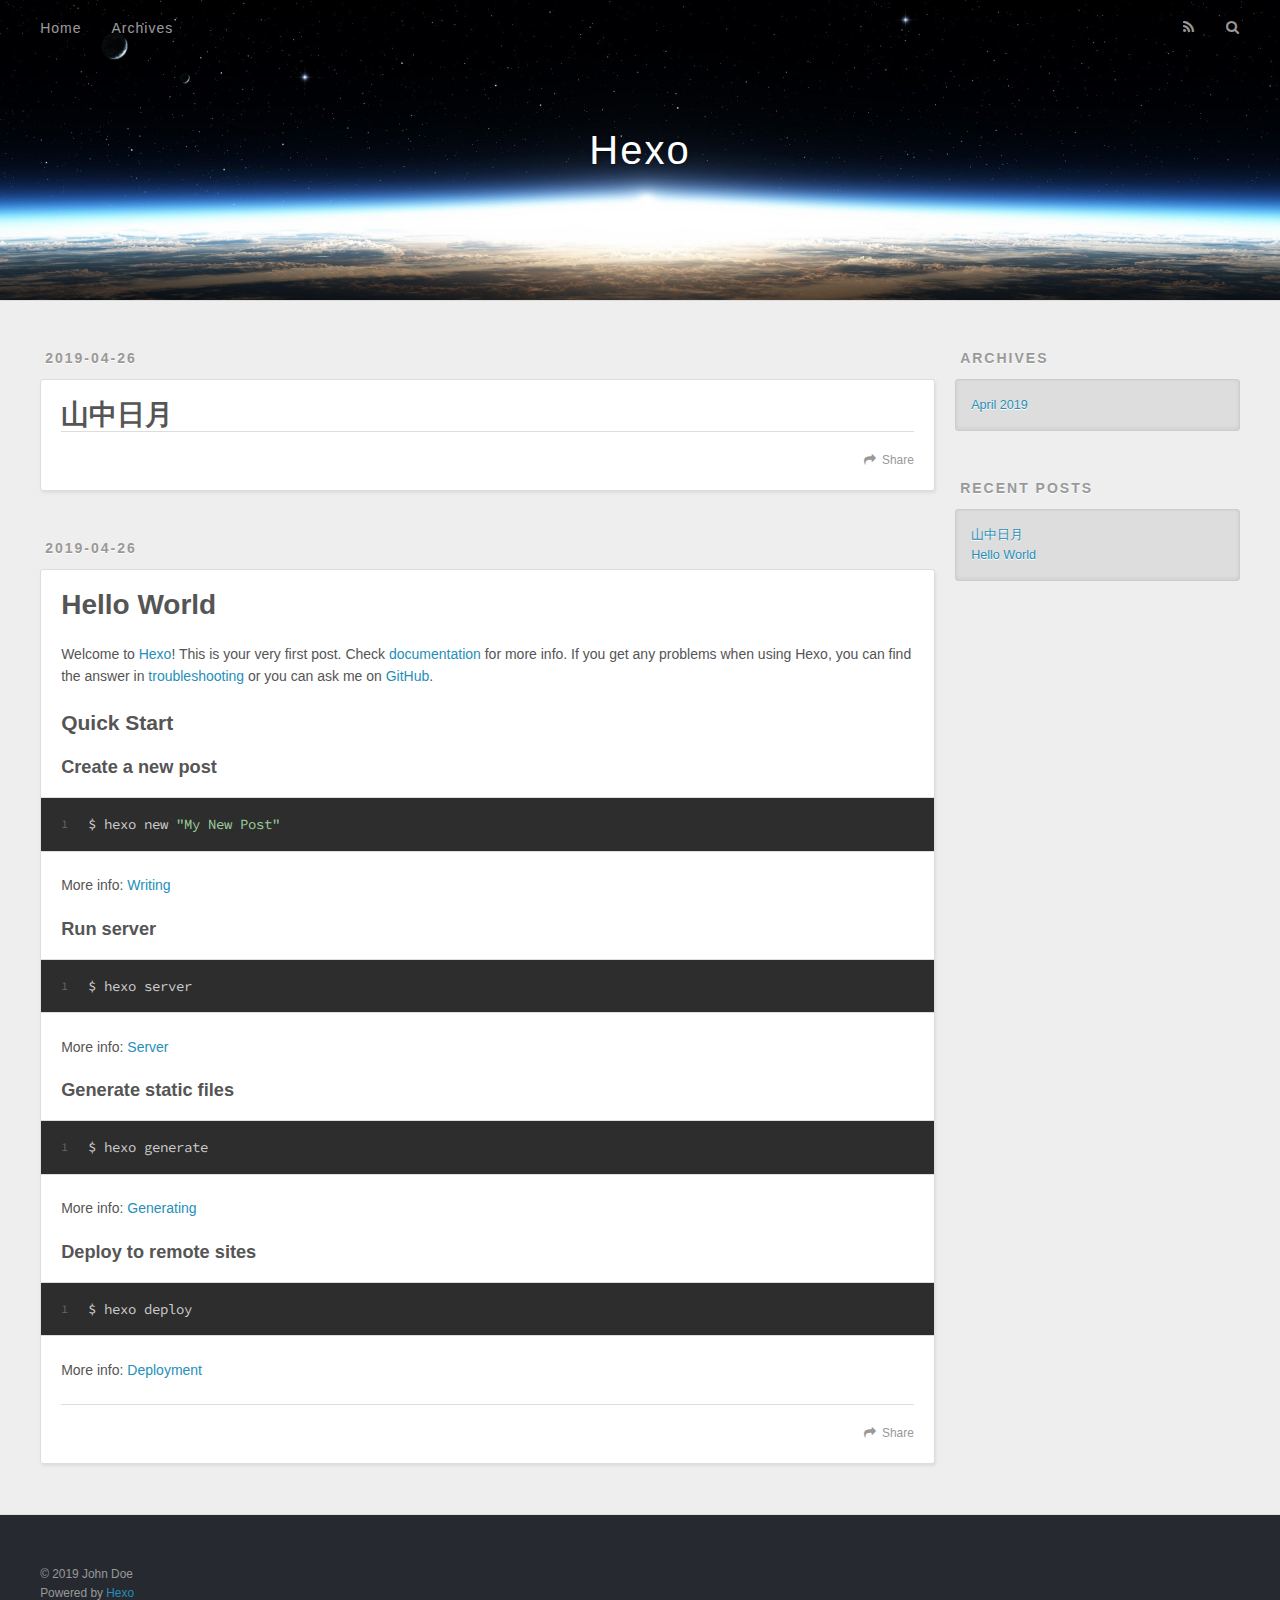
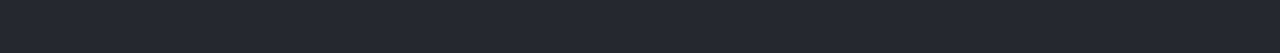
==== index.html @ 2923da69 "Site updated: 2019-04-26 17:05:37" ====
<!DOCTYPE html>
<html>
<head><meta name="generator" content="Hexo 3.8.0">
  <meta charset="utf-8">
  

  
  <title>Hexo</title>
  <meta name="viewport" content="width=device-width, initial-scale=1, maximum-scale=1">
  <meta property="og:type" content="website">
<meta property="og:title" content="Hexo">
<meta property="og:url" content="http://yoursite.com/index.html">
<meta property="og:site_name" content="Hexo">
<meta property="og:locale" content="default">
<meta name="twitter:card" content="summary">
<meta name="twitter:title" content="Hexo">
  
    <link rel="alternate" href="/atom.xml" title="Hexo" type="application/atom+xml">
  
  
    <link rel="icon" href="/favicon.png">
  
  
    <link href="//fonts.googleapis.com/css?family=Source+Code+Pro" rel="stylesheet" type="text/css">
  
  <link rel="stylesheet" href="/css/style.css">
</head>
</html>
<body>
  <div id="container">
    <div id="wrap">
      <header id="header">
  <div id="banner"></div>
  <div id="header-outer" class="outer">
    <div id="header-title" class="inner">
      <h1 id="logo-wrap">
        <a href="/" id="logo">Hexo</a>
      </h1>
      
    </div>
    <div id="header-inner" class="inner">
      <nav id="main-nav">
        <a id="main-nav-toggle" class="nav-icon"></a>
        
          <a class="main-nav-link" href="/">Home</a>
        
          <a class="main-nav-link" href="/archives">Archives</a>
        
      </nav>
      <nav id="sub-nav">
        
          <a id="nav-rss-link" class="nav-icon" href="/atom.xml" title="RSS Feed"></a>
        
        <a id="nav-search-btn" class="nav-icon" title="Search"></a>
      </nav>
      <div id="search-form-wrap">
        <form action="//google.com/search" method="get" accept-charset="UTF-8" class="search-form"><input type="search" name="q" class="search-form-input" placeholder="Search"><button type="submit" class="search-form-submit">&#xF002;</button><input type="hidden" name="sitesearch" value="http://yoursite.com"></form>
      </div>
    </div>
  </div>
</header>
      <div class="outer">
        <section id="main">
  
    <article id="post-山中日月" class="article article-type-post" itemscope itemprop="blogPost">
  <div class="article-meta">
    <a href="/2019/04/26/山中日月/" class="article-date">
  <time datetime="2019-04-26T08:57:10.000Z" itemprop="datePublished">2019-04-26</time>
</a>
    
  </div>
  <div class="article-inner">
    
    
      <header class="article-header">
        
  
    <h1 itemprop="name">
      <a class="article-title" href="/2019/04/26/山中日月/">山中日月</a>
    </h1>
  

      </header>
    
    <div class="article-entry" itemprop="articleBody">
      
        
      
    </div>
    <footer class="article-footer">
      <a data-url="http://yoursite.com/2019/04/26/山中日月/" data-id="cjuxup7j800015ovix6gykwew" class="article-share-link">Share</a>
      
      
    </footer>
  </div>
  
</article>


  
    <article id="post-hello-world" class="article article-type-post" itemscope itemprop="blogPost">
  <div class="article-meta">
    <a href="/2019/04/26/hello-world/" class="article-date">
  <time datetime="2019-04-26T06:51:45.178Z" itemprop="datePublished">2019-04-26</time>
</a>
    
  </div>
  <div class="article-inner">
    
    
      <header class="article-header">
        
  
    <h1 itemprop="name">
      <a class="article-title" href="/2019/04/26/hello-world/">Hello World</a>
    </h1>
  

      </header>
    
    <div class="article-entry" itemprop="articleBody">
      
        <p>Welcome to <a href="https://hexo.io/" target="_blank" rel="noopener">Hexo</a>! This is your very first post. Check <a href="https://hexo.io/docs/" target="_blank" rel="noopener">documentation</a> for more info. If you get any problems when using Hexo, you can find the answer in <a href="https://hexo.io/docs/troubleshooting.html" target="_blank" rel="noopener">troubleshooting</a> or you can ask me on <a href="https://github.com/hexojs/hexo/issues" target="_blank" rel="noopener">GitHub</a>.</p>
<h2 id="Quick-Start"><a href="#Quick-Start" class="headerlink" title="Quick Start"></a>Quick Start</h2><h3 id="Create-a-new-post"><a href="#Create-a-new-post" class="headerlink" title="Create a new post"></a>Create a new post</h3><figure class="highlight bash"><table><tr><td class="gutter"><pre><span class="line">1</span><br></pre></td><td class="code"><pre><span class="line">$ hexo new <span class="string">"My New Post"</span></span><br></pre></td></tr></table></figure>
<p>More info: <a href="https://hexo.io/docs/writing.html" target="_blank" rel="noopener">Writing</a></p>
<h3 id="Run-server"><a href="#Run-server" class="headerlink" title="Run server"></a>Run server</h3><figure class="highlight bash"><table><tr><td class="gutter"><pre><span class="line">1</span><br></pre></td><td class="code"><pre><span class="line">$ hexo server</span><br></pre></td></tr></table></figure>
<p>More info: <a href="https://hexo.io/docs/server.html" target="_blank" rel="noopener">Server</a></p>
<h3 id="Generate-static-files"><a href="#Generate-static-files" class="headerlink" title="Generate static files"></a>Generate static files</h3><figure class="highlight bash"><table><tr><td class="gutter"><pre><span class="line">1</span><br></pre></td><td class="code"><pre><span class="line">$ hexo generate</span><br></pre></td></tr></table></figure>
<p>More info: <a href="https://hexo.io/docs/generating.html" target="_blank" rel="noopener">Generating</a></p>
<h3 id="Deploy-to-remote-sites"><a href="#Deploy-to-remote-sites" class="headerlink" title="Deploy to remote sites"></a>Deploy to remote sites</h3><figure class="highlight bash"><table><tr><td class="gutter"><pre><span class="line">1</span><br></pre></td><td class="code"><pre><span class="line">$ hexo deploy</span><br></pre></td></tr></table></figure>
<p>More info: <a href="https://hexo.io/docs/deployment.html" target="_blank" rel="noopener">Deployment</a></p>

      
    </div>
    <footer class="article-footer">
      <a data-url="http://yoursite.com/2019/04/26/hello-world/" data-id="cjuxup7if00005ovi390q0190" class="article-share-link">Share</a>
      
      
    </footer>
  </div>
  
</article>


  


</section>
        
          <aside id="sidebar">
  
    

  
    

  
    
  
    
  <div class="widget-wrap">
    <h3 class="widget-title">Archives</h3>
    <div class="widget">
      <ul class="archive-list"><li class="archive-list-item"><a class="archive-list-link" href="/archives/2019/04/">April 2019</a></li></ul>
    </div>
  </div>


  
    
  <div class="widget-wrap">
    <h3 class="widget-title">Recent Posts</h3>
    <div class="widget">
      <ul>
        
          <li>
            <a href="/2019/04/26/山中日月/">山中日月</a>
          </li>
        
          <li>
            <a href="/2019/04/26/hello-world/">Hello World</a>
          </li>
        
      </ul>
    </div>
  </div>

  
</aside>
        
      </div>
      <footer id="footer">
  
  <div class="outer">
    <div id="footer-info" class="inner">
      &copy; 2019 John Doe<br>
      Powered by <a href="http://hexo.io/" target="_blank">Hexo</a>
    </div>
  </div>
</footer>
    </div>
    <nav id="mobile-nav">
  
    <a href="/" class="mobile-nav-link">Home</a>
  
    <a href="/archives" class="mobile-nav-link">Archives</a>
  
</nav>
    

<script src="//ajax.googleapis.com/ajax/libs/jquery/2.0.3/jquery.min.js"></script>


  <link rel="stylesheet" href="/fancybox/jquery.fancybox.css">
  <script src="/fancybox/jquery.fancybox.pack.js"></script>


<script src="/js/script.js"></script>



  </div>
</body>
</html>
---- css/style.css ----
body {
  width: 100%;
}
body:before,
body:after {
  content: "";
  display: table;
}
body:after {
  clear: both;
}
html,
body,
div,
span,
applet,
object,
iframe,
h1,
h2,
h3,
h4,
h5,
h6,
p,
blockquote,
pre,
a,
abbr,
acronym,
address,
big,
cite,
code,
del,
dfn,
em,
img,
ins,
kbd,
q,
s,
samp,
small,
strike,
strong,
sub,
sup,
tt,
var,
dl,
dt,
dd,
ol,
ul,
li,
fieldset,
form,
label,
legend,
table,
caption,
tbody,
tfoot,
thead,
tr,
th,
td {
  margin: 0;
  padding: 0;
  border: 0;
  outline: 0;
  font-weight: inherit;
  font-style: inherit;
  font-family: inherit;
  font-size: 100%;
  vertical-align: baseline;
}
body {
  line-height: 1;
  color: #000;
  background: #fff;
}
ol,
ul {
  list-style: none;
}
table {
  border-collapse: separate;
  border-spacing: 0;
  vertical-align: middle;
}
caption,
th,
td {
  text-align: left;
  font-weight: normal;
  vertical-align: middle;
}
a img {
  border: none;
}
input,
button {
  margin: 0;
  padding: 0;
}
input::-moz-focus-inner,
button::-moz-focus-inner {
  border: 0;
  padding: 0;
}
@font-face {
  font-family: FontAwesome;
  font-style: normal;
  font-weight: normal;
  src: url("fonts/fontawesome-webfont.eot?v=#4.0.3");
  src: url("fonts/fontawesome-webfont.eot?#iefix&v=#4.0.3") format("embedded-opentype"), url("fonts/fontawesome-webfont.woff?v=#4.0.3") format("woff"), url("fonts/fontawesome-webfont.ttf?v=#4.0.3") format("truetype"), url("fonts/fontawesome-webfont.svg#fontawesomeregular?v=#4.0.3") format("svg");
}
html,
body,
#container {
  height: 100%;
}
body {
  background: #eee;
  font: 14px -apple-system, BlinkMacSystemFont, "Segoe UI", "Roboto", "Oxygen", "Ubuntu", "Cantarell", "Fira Sans", "Droid Sans", "Helvetica Neue", sans-serif;
  -webkit-text-size-adjust: 100%;
}
.outer {
  max-width: 1220px;
  margin: 0 auto;
  padding: 0 20px;
}
.outer:before,
.outer:after {
  content: "";
  display: table;
}
.outer:after {
  clear: both;
}
.inner {
  display: inline;
  float: left;
  width: 98.33333333333333%;
  margin: 0 0.833333333333333%;
}
.left,
.alignleft {
  float: left;
}
.right,
.alignright {
  float: right;
}
.clear {
  clear: both;
}
#container {
  position: relative;
}
.mobile-nav-on {
  overflow: hidden;
}
#wrap {
  height: 100%;
  width: 100%;
  position: absolute;
  top: 0;
  left: 0;
  -webkit-transition: 0.2s ease-out;
  -moz-transition: 0.2s ease-out;
  -ms-transition: 0.2s ease-out;
  transition: 0.2s ease-out;
  z-index: 1;
  background: #eee;
}
.mobile-nav-on #wrap {
  left: 280px;
}
@media screen and (min-width: 768px) {
  #main {
    display: inline;
    float: left;
    width: 73.33333333333333%;
    margin: 0 0.833333333333333%;
  }
}
.article-date,
.article-category-link,
.archive-year,
.widget-title {
  text-decoration: none;
  text-transform: uppercase;
  letter-spacing: 2px;
  color: #999;
  margin-bottom: 1em;
  margin-left: 5px;
  line-height: 1em;
  text-shadow: 0 1px #fff;
  font-weight: bold;
}
.article-inner,
.archive-article-inner {
  background: #fff;
  -webkit-box-shadow: 1px 2px 3px #ddd;
  box-shadow: 1px 2px 3px #ddd;
  border: 1px solid #ddd;
  border-radius: 3px;
}
.article-entry h1,
.widget h1 {
  font-size: 2em;
}
.article-entry h2,
.widget h2 {
  font-size: 1.5em;
}
.article-entry h3,
.widget h3 {
  font-size: 1.3em;
}
.article-entry h4,
.widget h4 {
  font-size: 1.2em;
}
.article-entry h5,
.widget h5 {
  font-size: 1em;
}
.article-entry h6,
.widget h6 {
  font-size: 1em;
  color: #999;
}
.article-entry hr,
.widget hr {
  border: 1px dashed #ddd;
}
.article-entry strong,
.widget strong {
  font-weight: bold;
}
.article-entry em,
.widget em,
.article-entry cite,
.widget cite {
  font-style: italic;
}
.article-entry sup,
.widget sup,
.article-entry sub,
.widget sub {
  font-size: 0.75em;
  line-height: 0;
  position: relative;
  vertical-align: baseline;
}
.article-entry sup,
.widget sup {
  top: -0.5em;
}
.article-entry sub,
.widget sub {
  bottom: -0.2em;
}
.article-entry small,
.widget small {
  font-size: 0.85em;
}
.article-entry acronym,
.widget acronym,
.article-entry abbr,
.widget abbr {
  border-bottom: 1px dotted;
}
.article-entry ul,
.widget ul,
.article-entry ol,
.widget ol,
.article-entry dl,
.widget dl {
  margin: 0 20px;
  line-height: 1.6em;
}
.article-entry ul ul,
.widget ul ul,
.article-entry ol ul,
.widget ol ul,
.article-entry ul ol,
.widget ul ol,
.article-entry ol ol,
.widget ol ol {
  margin-top: 0;
  margin-bottom: 0;
}
.article-entry ul,
.widget ul {
  list-style: disc;
}
.article-entry ol,
.widget ol {
  list-style: decimal;
}
.article-entry dt,
.widget dt {
  font-weight: bold;
}
#header {
  height: 300px;
  position: relative;
  border-bottom: 1px solid #ddd;
}
#header:before,
#header:after {
  content: "";
  position: absolute;
  left: 0;
  right: 0;
  height: 40px;
}
#header:before {
  top: 0;
  background: -webkit-linear-gradient(rgba(0,0,0,0.2), transparent);
  background: -moz-linear-gradient(rgba(0,0,0,0.2), transparent);
  background: -ms-linear-gradient(rgba(0,0,0,0.2), transparent);
  background: linear-gradient(rgba(0,0,0,0.2), transparent);
}
#header:after {
  bottom: 0;
  background: -webkit-linear-gradient(transparent, rgba(0,0,0,0.2));
  background: -moz-linear-gradient(transparent, rgba(0,0,0,0.2));
  background: -ms-linear-gradient(transparent, rgba(0,0,0,0.2));
  background: linear-gradient(transparent, rgba(0,0,0,0.2));
}
#header-outer {
  height: 100%;
  position: relative;
}
#header-inner {
  position: relative;
  overflow: hidden;
}
#banner {
  position: absolute;
  top: 0;
  left: 0;
  width: 100%;
  height: 100%;
  background: url("images/banner.jpg") center #000;
  -webkit-background-size: cover;
  -moz-background-size: cover;
  background-size: cover;
  z-index: -1;
}
#header-title {
  text-align: center;
  height: 40px;
  position: absolute;
  top: 50%;
  left: 0;
  margin-top: -20px;
}
#logo,
#subtitle {
  text-decoration: none;
  color: #fff;
  font-weight: 300;
  text-shadow: 0 1px 4px rgba(0,0,0,0.3);
}
#logo {
  font-size: 40px;
  line-height: 40px;
  letter-spacing: 2px;
}
#subtitle {
  font-size: 16px;
  line-height: 16px;
  letter-spacing: 1px;
}
#subtitle-wrap {
  margin-top: 16px;
}
#main-nav {
  float: left;
  margin-left: -15px;
}
.nav-icon,
.main-nav-link {
  float: left;
  color: #fff;
  opacity: 0.6;
  text-decoration: none;
  text-shadow: 0 1px rgba(0,0,0,0.2);
  -webkit-transition: opacity 0.2s;
  -moz-transition: opacity 0.2s;
  -ms-transition: opacity 0.2s;
  transition: opacity 0.2s;
  display: block;
  padding: 20px 15px;
}
.nav-icon:hover,
.main-nav-link:hover {
  opacity: 1;
}
.nav-icon {
  font-family: FontAwesome;
  text-align: center;
  font-size: 14px;
  width: 14px;
  height: 14px;
  padding: 20px 15px;
  position: relative;
  cursor: pointer;
}
.main-nav-link {
  font-weight: 300;
  letter-spacing: 1px;
}
@media screen and (max-width: 479px) {
  .main-nav-link {
    display: none;
  }
}
#main-nav-toggle {
  display: none;
}
#main-nav-toggle:before {
  content: "\f0c9";
}
@media screen and (max-width: 479px) {
  #main-nav-toggle {
    display: block;
  }
}
#sub-nav {
  float: right;
  margin-right: -15px;
}
#nav-rss-link:before {
  content: "\f09e";
}
#nav-search-btn:before {
  content: "\f002";
}
#search-form-wrap {
  position: absolute;
  top: 15px;
  width: 150px;
  height: 30px;
  right: -150px;
  opacity: 0;
  -webkit-transition: 0.2s ease-out;
  -moz-transition: 0.2s ease-out;
  -ms-transition: 0.2s ease-out;
  transition: 0.2s ease-out;
}
#search-form-wrap.on {
  opacity: 1;
  right: 0;
}
@media screen and (max-width: 479px) {
  #search-form-wrap {
    width: 100%;
    right: -100%;
  }
}
.search-form {
  position: absolute;
  top: 0;
  left: 0;
  right: 0;
  background: #fff;
  padding: 5px 15px;
  border-radius: 15px;
  -webkit-box-shadow: 0 0 10px rgba(0,0,0,0.3);
  box-shadow: 0 0 10px rgba(0,0,0,0.3);
}
.search-form-input {
  border: none;
  background: none;
  color: #555;
  width: 100%;
  font: 13px -apple-system, BlinkMacSystemFont, "Segoe UI", "Roboto", "Oxygen", "Ubuntu", "Cantarell", "Fira Sans", "Droid Sans", "Helvetica Neue", sans-serif;
  outline: none;
}
.search-form-input::-webkit-search-results-decoration,
.search-form-input::-webkit-search-cancel-button {
  -webkit-appearance: none;
}
.search-form-submit {
  position: absolute;
  top: 50%;
  right: 10px;
  margin-top: -7px;
  font: 13px FontAwesome;
  border: none;
  background: none;
  color: #bbb;
  cursor: pointer;
}
.search-form-submit:hover,
.search-form-submit:focus {
  color: #777;
}
.article {
  margin: 50px 0;
}
.article-inner {
  overflow: hidden;
}
.article-meta:before,
.article-meta:after {
  content: "";
  display: table;
}
.article-meta:after {
  clear: both;
}
.article-date {
  float: left;
}
.article-category {
  float: left;
  line-height: 1em;
  color: #ccc;
  text-shadow: 0 1px #fff;
  margin-left: 8px;
}
.article-category:before {
  content: "\2022";
}
.article-category-link {
  margin: 0 12px 1em;
}
.article-header {
  padding: 20px 20px 0;
}
.article-title {
  text-decoration: none;
  font-size: 2em;
  font-weight: bold;
  color: #555;
  line-height: 1.1em;
  -webkit-transition: color 0.2s;
  -moz-transition: color 0.2s;
  -ms-transition: color 0.2s;
  transition: color 0.2s;
}
a.article-title:hover {
  color: #258fb8;
}
.article-entry {
  color: #555;
  padding: 0 20px;
}
.article-entry:before,
.article-entry:after {
  content: "";
  display: table;
}
.article-entry:after {
  clear: both;
}
.article-entry p,
.article-entry table {
  line-height: 1.6em;
  margin: 1.6em 0;
}
.article-entry h1,
.article-entry h2,
.article-entry h3,
.article-entry h4,
.article-entry h5,
.article-entry h6 {
  font-weight: bold;
}
.article-entry h1,
.article-entry h2,
.article-entry h3,
.article-entry h4,
.article-entry h5,
.article-entry h6 {
  line-height: 1.1em;
  margin: 1.1em 0;
}
.article-entry a {
  color: #258fb8;
  text-decoration: none;
}
.article-entry a:hover {
  text-decoration: underline;
}
.article-entry ul,
.article-entry ol,
.article-entry dl {
  margin-top: 1.6em;
  margin-bottom: 1.6em;
}
.article-entry img,
.article-entry video {
  max-width: 100%;
  height: auto;
  display: block;
  margin: auto;
}
.article-entry iframe {
  border: none;
}
.article-entry table {
  width: 100%;
  border-collapse: collapse;
  border-spacing: 0;
}
.article-entry th {
  font-weight: bold;
  border-bottom: 3px solid #ddd;
  padding-bottom: 0.5em;
}
.article-entry td {
  border-bottom: 1px solid #ddd;
  padding: 10px 0;
}
.article-entry blockquote {
  font-family: Georgia, "Times New Roman", serif;
  font-size: 1.4em;
  margin: 1.6em 20px;
  text-align: center;
}
.article-entry blockquote footer {
  font-size: 14px;
  margin: 1.6em 0;
  font-family: -apple-system, BlinkMacSystemFont, "Segoe UI", "Roboto", "Oxygen", "Ubuntu", "Cantarell", "Fira Sans", "Droid Sans", "Helvetica Neue", sans-serif;
}
.article-entry blockquote footer cite:before {
  content: "—";
  padding: 0 0.5em;
}
.article-entry .pullquote {
  text-align: left;
  width: 45%;
  margin: 0;
}
.article-entry .pullquote.left {
  margin-left: 0.5em;
  margin-right: 1em;
}
.article-entry .pullquote.right {
  margin-right: 0.5em;
  margin-left: 1em;
}
.article-entry .caption {
  color: #999;
  display: block;
  font-size: 0.9em;
  margin-top: 0.5em;
  position: relative;
  text-align: center;
}
.article-entry .video-container {
  position: relative;
  padding-top: 56.25%;
  height: 0;
  overflow: hidden;
}
.article-entry .video-container iframe,
.article-entry .video-container object,
.article-entry .video-container embed {
  position: absolute;
  top: 0;
  left: 0;
  width: 100%;
  height: 100%;
  margin-top: 0;
}
.article-more-link a {
  display: inline-block;
  line-height: 1em;
  padding: 6px 15px;
  border-radius: 15px;
  background: #eee;
  color: #999;
  text-shadow: 0 1px #fff;
  text-decoration: none;
}
.article-more-link a:hover {
  background: #258fb8;
  color: #fff;
  text-decoration: none;
  text-shadow: 0 1px #1e7293;
}
.article-footer {
  font-size: 0.85em;
  line-height: 1.6em;
  border-top: 1px solid #ddd;
  padding-top: 1.6em;
  margin: 0 20px 20px;
}
.article-footer:before,
.article-footer:after {
  content: "";
  display: table;
}
.article-footer:after {
  clear: both;
}
.article-footer a {
  color: #999;
  text-decoration: none;
}
.article-footer a:hover {
  color: #555;
}
.article-tag-list-item {
  float: left;
  margin-right: 10px;
}
.article-tag-list-link:before {
  content: "#";
}
.article-comment-link {
  float: right;
}
.article-comment-link:before {
  content: "\f075";
  font-family: FontAwesome;
  padding-right: 8px;
}
.article-share-link {
  cursor: pointer;
  float: right;
  margin-left: 20px;
}
.article-share-link:before {
  content: "\f064";
  font-family: FontAwesome;
  padding-right: 6px;
}
#article-nav {
  position: relative;
}
#article-nav:before,
#article-nav:after {
  content: "";
  display: table;
}
#article-nav:after {
  clear: both;
}
@media screen and (min-width: 768px) {
  #article-nav {
    margin: 50px 0;
  }
  #article-nav:before {
    width: 8px;
    height: 8px;
    position: absolute;
    top: 50%;
    left: 50%;
    margin-top: -4px;
    margin-left: -4px;
    content: "";
    border-radius: 50%;
    background: #ddd;
    -webkit-box-shadow: 0 1px 2px #fff;
    box-shadow: 0 1px 2px #fff;
  }
}
.article-nav-link-wrap {
  text-decoration: none;
  text-shadow: 0 1px #fff;
  color: #999;
  -webkit-box-sizing: border-box;
  -moz-box-sizing: border-box;
  box-sizing: border-box;
  margin-top: 50px;
  text-align: center;
  display: block;
}
.article-nav-link-wrap:hover {
  color: #555;
}
@media screen and (min-width: 768px) {
  .article-nav-link-wrap {
    width: 50%;
    margin-top: 0;
  }
}
@media screen and (min-width: 768px) {
  #article-nav-newer {
    float: left;
    text-align: right;
    padding-right: 20px;
  }
}
@media screen and (min-width: 768px) {
  #article-nav-older {
    float: right;
    text-align: left;
    padding-left: 20px;
  }
}
.article-nav-caption {
  text-transform: uppercase;
  letter-spacing: 2px;
  color: #ddd;
  line-height: 1em;
  font-weight: bold;
}
#article-nav-newer .article-nav-caption {
  margin-right: -2px;
}
.article-nav-title {
  font-size: 0.85em;
  line-height: 1.6em;
  margin-top: 0.5em;
}
.article-share-box {
  position: absolute;
  display: none;
  background: #fff;
  -webkit-box-shadow: 1px 2px 10px rgba(0,0,0,0.2);
  box-shadow: 1px 2px 10px rgba(0,0,0,0.2);
  border-radius: 3px;
  margin-left: -145px;
  overflow: hidden;
  z-index: 1;
}
.article-share-box.on {
  display: block;
}
.article-share-input {
  width: 100%;
  background: none;
  -webkit-box-sizing: border-box;
  -moz-box-sizing: border-box;
  box-sizing: border-box;
  font: 14px -apple-system, BlinkMacSystemFont, "Segoe UI", "Roboto", "Oxygen", "Ubuntu", "Cantarell", "Fira Sans", "Droid Sans", "Helvetica Neue", sans-serif;
  padding: 0 15px;
  color: #555;
  outline: none;
  border: 1px solid #ddd;
  border-radius: 3px 3px 0 0;
  height: 36px;
  line-height: 36px;
}
.article-share-links {
  background: #eee;
}
.article-share-links:before,
.article-share-links:after {
  content: "";
  display: table;
}
.article-share-links:after {
  clear: both;
}
.article-share-twitter,
.article-share-facebook,
.article-share-pinterest,
.article-share-google {
  width: 50px;
  height: 36px;
  display: block;
  float: left;
  position: relative;
  color: #999;
  text-shadow: 0 1px #fff;
}
.article-share-twitter:before,
.article-share-facebook:before,
.article-share-pinterest:before,
.article-share-google:before {
  font-size: 20px;
  font-family: FontAwesome;
  width: 20px;
  height: 20px;
  position: absolute;
  top: 50%;
  left: 50%;
  margin-top: -10px;
  margin-left: -10px;
  text-align: center;
}
.article-share-twitter:hover,
.article-share-facebook:hover,
.article-share-pinterest:hover,
.article-share-google:hover {
  color: #fff;
}
.article-share-twitter:before {
  content: "\f099";
}
.article-share-twitter:hover {
  background: #00aced;
  text-shadow: 0 1px #008abe;
}
.article-share-facebook:before {
  content: "\f09a";
}
.article-share-facebook:hover {
  background: #3b5998;
  text-shadow: 0 1px #2f477a;
}
.article-share-pinterest:before {
  content: "\f0d2";
}
.article-share-pinterest:hover {
  background: #cb2027;
  text-shadow: 0 1px #a21a1f;
}
.article-share-google:before {
  content: "\f0d5";
}
.article-share-google:hover {
  background: #dd4b39;
  text-shadow: 0 1px #be3221;
}
.article-gallery {
  background: #000;
  position: relative;
}
.article-gallery-photos {
  position: relative;
  overflow: hidden;
}
.article-gallery-img {
  display: none;
  max-width: 100%;
}
.article-gallery-img:first-child {
  display: block;
}
.article-gallery-img.loaded {
  position: absolute;
  display: block;
}
.article-gallery-img img {
  display: block;
  max-width: 100%;
  margin: 0 auto;
}
#comments {
  background: #fff;
  -webkit-box-shadow: 1px 2px 3px #ddd;
  box-shadow: 1px 2px 3px #ddd;
  padding: 20px;
  border: 1px solid #ddd;
  border-radius: 3px;
  margin: 50px 0;
}
#comments a {
  color: #258fb8;
}
.archives-wrap {
  margin: 50px 0;
}
.archives:before,
.archives:after {
  content: "";
  display: table;
}
.archives:after {
  clear: both;
}
.archive-year-wrap {
  margin-bottom: 1em;
}
.archives {
  -webkit-column-gap: 10px;
  -moz-column-gap: 10px;
  column-gap: 10px;
}
@media screen and (min-width: 480px) and (max-width: 767px) {
  .archives {
    -webkit-column-count: 2;
    -moz-column-count: 2;
    column-count: 2;
  }
}
@media screen and (min-width: 768px) {
  .archives {
    -webkit-column-count: 3;
    -moz-column-count: 3;
    column-count: 3;
  }
}
.archive-article {
  -webkit-column-break-inside: avoid;
  page-break-inside: avoid;
  overflow: hidden;
  break-inside: avoid-column;
}
.archive-article-inner {
  padding: 10px;
  margin-bottom: 15px;
}
.archive-article-title {
  text-decoration: none;
  font-weight: bold;
  color: #555;
  -webkit-transition: color 0.2s;
  -moz-transition: color 0.2s;
  -ms-transition: color 0.2s;
  transition: color 0.2s;
  line-height: 1.6em;
}
.archive-article-title:hover {
  color: #258fb8;
}
.archive-article-footer {
  margin-top: 1em;
}
.archive-article-date {
  color: #999;
  text-decoration: none;
  font-size: 0.85em;
  line-height: 1em;
  margin-bottom: 0.5em;
  display: block;
}
#page-nav {
  margin: 50px auto;
  background: #fff;
  -webkit-box-shadow: 1px 2px 3px #ddd;
  box-shadow: 1px 2px 3px #ddd;
  border: 1px solid #ddd;
  border-radius: 3px;
  text-align: center;
  color: #999;
  overflow: hidden;
}
#page-nav:before,
#page-nav:after {
  content: "";
  display: table;
}
#page-nav:after {
  clear: both;
}
#page-nav a,
#page-nav span {
  padding: 10px 20px;
  line-height: 1;
  height: 2ex;
}
#page-nav a {
  color: #999;
  text-decoration: none;
}
#page-nav a:hover {
  background: #999;
  color: #fff;
}
#page-nav .prev {
  float: left;
}
#page-nav .next {
  float: right;
}
#page-nav .page-number {
  display: inline-block;
}
@media screen and (max-width: 479px) {
  #page-nav .page-number {
    display: none;
  }
}
#page-nav .current {
  color: #555;
  font-weight: bold;
}
#page-nav .space {
  color: #ddd;
}
#footer {
  background: #262a30;
  padding: 50px 0;
  border-top: 1px solid #ddd;
  color: #999;
}
#footer a {
  color: #258fb8;
  text-decoration: none;
}
#footer a:hover {
  text-decoration: underline;
}
#footer-info {
  line-height: 1.6em;
  font-size: 0.85em;
}
.article-entry pre,
.article-entry .highlight {
  background: #2d2d2d;
  margin: 0 -20px;
  padding: 15px 20px;
  border-style: solid;
  border-color: #ddd;
  border-width: 1px 0;
  overflow: auto;
  color: #ccc;
  line-height: 22.400000000000002px;
}
.article-entry .highlight .gutter pre,
.article-entry .gist .gist-file .gist-data .line-numbers {
  color: #666;
  font-size: 0.85em;
}
.article-entry pre,
.article-entry code {
  font-family: "Source Code Pro", Consolas, Monaco, Menlo, Consolas, monospace;
}
.article-entry code {
  background: #eee;
  text-shadow: 0 1px #fff;
  padding: 0 0.3em;
}
.article-entry pre code {
  background: none;
  text-shadow: none;
  padding: 0;
}
.article-entry .highlight pre {
  border: none;
  margin: 0;
  padding: 0;
}
.article-entry .highlight table {
  margin: 0;
  width: auto;
}
.article-entry .highlight td {
  border: none;
  padding: 0;
}
.article-entry .highlight figcaption {
  font-size: 0.85em;
  color: #999;
  line-height: 1em;
  margin-bottom: 1em;
}
.article-entry .highlight figcaption:before,
.article-entry .highlight figcaption:after {
  content: "";
  display: table;
}
.article-entry .highlight figcaption:after {
  clear: both;
}
.article-entry .highlight figcaption a {
  float: right;
}
.article-entry .highlight .gutter pre {
  text-align: right;
  padding-right: 20px;
}
.article-entry .highlight .line {
  height: 22.400000000000002px;
}
.article-entry .highlight .line.marked {
  background: #515151;
}
.article-entry .gist {
  margin: 0 -20px;
  border-style: solid;
  border-color: #ddd;
  border-width: 1px 0;
  background: #2d2d2d;
  padding: 15px 20px 15px 0;
}
.article-entry .gist .gist-file {
  border: none;
  font-family: "Source Code Pro", Consolas, Monaco, Menlo, Consolas, monospace;
  margin: 0;
}
.article-entry .gist .gist-file .gist-data {
  background: none;
  border: none;
}
.article-entry .gist .gist-file .gist-data .line-numbers {
  background: none;
  border: none;
  padding: 0 20px 0 0;
}
.article-entry .gist .gist-file .gist-data .line-data {
  padding: 0 !important;
}
.article-entry .gist .gist-file .highlight {
  margin: 0;
  padding: 0;
  border: none;
}
.article-entry .gist .gist-file .gist-meta {
  background: #2d2d2d;
  color: #999;
  font: 0.85em -apple-system, BlinkMacSystemFont, "Segoe UI", "Roboto", "Oxygen", "Ubuntu", "Cantarell", "Fira Sans", "Droid Sans", "Helvetica Neue", sans-serif;
  text-shadow: 0 0;
  padding: 0;
  margin-top: 1em;
  margin-left: 20px;
}
.article-entry .gist .gist-file .gist-meta a {
  color: #258fb8;
  font-weight: normal;
}
.article-entry .gist .gist-file .gist-meta a:hover {
  text-decoration: underline;
}
pre .comment,
pre .title {
  color: #999;
}
pre .variable,
pre .attribute,
pre .tag,
pre .regexp,
pre .ruby .constant,
pre .xml .tag .title,
pre .xml .pi,
pre .xml .doctype,
pre .html .doctype,
pre .css .id,
pre .css .class,
pre .css .pseudo {
  color: #f2777a;
}
pre .number,
pre .preprocessor,
pre .built_in,
pre .literal,
pre .params,
pre .constant {
  color: #f99157;
}
pre .class,
pre .ruby .class .title,
pre .css .rules .attribute {
  color: #9c9;
}
pre .string,
pre .value,
pre .inheritance,
pre .header,
pre .ruby .symbol,
pre .xml .cdata {
  color: #9c9;
}
pre .css .hexcolor {
  color: #6cc;
}
pre .function,
pre .python .decorator,
pre .python .title,
pre .ruby .function .title,
pre .ruby .title .keyword,
pre .perl .sub,
pre .javascript .title,
pre .coffeescript .title {
  color: #69c;
}
pre .keyword,
pre .javascript .function {
  color: #c9c;
}
@media screen and (max-width: 479px) {
  #mobile-nav {
    position: absolute;
    top: 0;
    left: 0;
    width: 280px;
    height: 100%;
    background: #191919;
    border-right: 1px solid #fff;
  }
}
@media screen and (max-width: 479px) {
  .mobile-nav-link {
    display: block;
    color: #999;
    text-decoration: none;
    padding: 15px 20px;
    font-weight: bold;
  }
  .mobile-nav-link:hover {
    color: #fff;
  }
}
@media screen and (min-width: 768px) {
  #sidebar {
    display: inline;
    float: left;
    width: 23.333333333333332%;
    margin: 0 0.833333333333333%;
  }
}
.widget-wrap {
  margin: 50px 0;
}
.widget {
  color: #777;
  text-shadow: 0 1px #fff;
  background: #ddd;
  -webkit-box-shadow: 0 -1px 4px #ccc inset;
  box-shadow: 0 -1px 4px #ccc inset;
  border: 1px solid #ccc;
  padding: 15px;
  border-radius: 3px;
}
.widget a {
  color: #258fb8;
  text-decoration: none;
}
.widget a:hover {
  text-decoration: underline;
}
.widget ul ul,
.widget ol ul,
.widget dl ul,
.widget ul ol,
.widget ol ol,
.widget dl ol,
.widget ul dl,
.widget ol dl,
.widget dl dl {
  margin-left: 15px;
  list-style: disc;
}
.widget {
  line-height: 1.6em;
  word-wrap: break-word;
  font-size: 0.9em;
}
.widget ul,
.widget ol {
  list-style: none;
  margin: 0;
}
.widget ul ul,
.widget ol ul,
.widget ul ol,
.widget ol ol {
  margin: 0 20px;
}
.widget ul ul,
.widget ol ul {
  list-style: disc;
}
.widget ul ol,
.widget ol ol {
  list-style: decimal;
}
.category-list-count,
.tag-list-count,
.archive-list-count {
  padding-left: 5px;
  color: #999;
  font-size: 0.85em;
}
.category-list-count:before,
.tag-list-count:before,
.archive-list-count:before {
  content: "(";
}
.category-list-count:after,
.tag-list-count:after,
.archive-list-count:after {
  content: ")";
}
.tagcloud a {
  margin-right: 5px;
  display: inline-block;
}
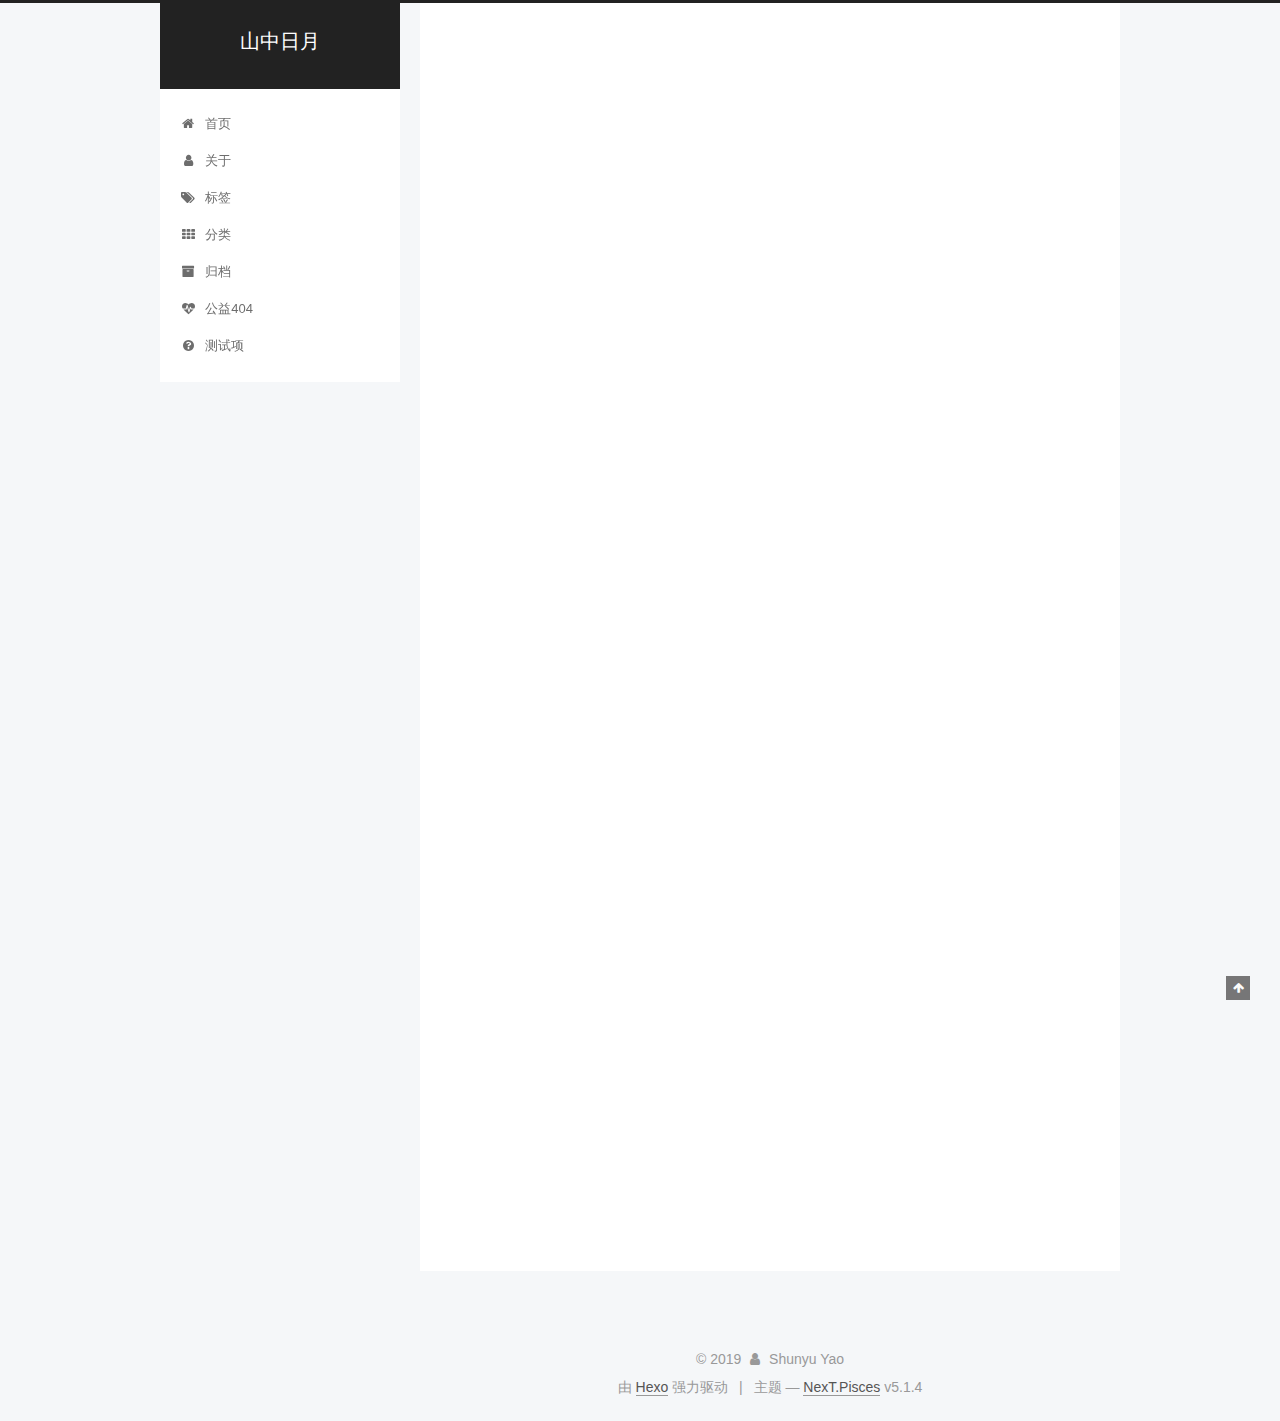
==== commit 1dfcf38b: "Site updated: 2019-10-29 22:07:18" ====
--- a/index.html
+++ b/index.html
@@ -1,126 +1,475 @@
 <!DOCTYPE html>
-<html>
+
+
+
+  
+
+
+<html class="theme-next pisces use-motion" lang="zh-Hans">
 <head><meta name="generator" content="Hexo 3.8.0">
-  <meta charset="utf-8">
-  
-
-  
-  <title>Hexo</title>
-  <meta name="viewport" content="width=device-width, initial-scale=1, maximum-scale=1">
-  <meta property="og:type" content="website">
-<meta property="og:title" content="Hexo">
+  <meta charset="UTF-8">
+<meta http-equiv="X-UA-Compatible" content="IE=edge">
+<meta name="viewport" content="width=device-width, initial-scale=1, maximum-scale=1">
+<meta name="theme-color" content="#222">
+
+
+
+
+
+
+
+
+
+<meta http-equiv="Cache-Control" content="no-transform">
+<meta http-equiv="Cache-Control" content="no-siteapp">
+
+
+
+
+
+
+
+
+
+
+
+
+
+
+
+
+  
+  
+  <link href="/lib/fancybox/source/jquery.fancybox.css?v=2.1.5" rel="stylesheet" type="text/css">
+
+
+
+
+
+
+
+<link href="/lib/font-awesome/css/font-awesome.min.css?v=4.6.2" rel="stylesheet" type="text/css">
+
+<link href="/css/main.css?v=5.1.4" rel="stylesheet" type="text/css">
+
+
+  <link rel="apple-touch-icon" sizes="180x180" href="/images/apple-touch-icon-next.png?v=5.1.4">
+
+
+  <link rel="icon" type="image/png" sizes="32x32" href="/images/favicon-32x32-next.png?v=5.1.4">
+
+
+  <link rel="icon" type="image/png" sizes="16x16" href="/images/favicon-16x16-next.png?v=5.1.4">
+
+
+  <link rel="mask-icon" href="/images/logo.svg?v=5.1.4" color="#222">
+
+
+
+
+
+  <meta name="keywords" content="Hexo, NexT">
+
+
+
+
+
+
+
+
+
+
+<meta property="og:type" content="website">
+<meta property="og:title" content="山中日月">
 <meta property="og:url" content="http://yoursite.com/index.html">
-<meta property="og:site_name" content="Hexo">
-<meta property="og:locale" content="default">
+<meta property="og:site_name" content="山中日月">
+<meta property="og:locale" content="zh-Hans">
 <meta name="twitter:card" content="summary">
-<meta name="twitter:title" content="Hexo">
-  
-    <link rel="alternate" href="/atom.xml" title="Hexo" type="application/atom+xml">
-  
-  
-    <link rel="icon" href="/favicon.png">
-  
-  
-    <link href="//fonts.googleapis.com/css?family=Source+Code+Pro" rel="stylesheet" type="text/css">
-  
-  <link rel="stylesheet" href="/css/style.css">
+<meta name="twitter:title" content="山中日月">
+
+
+
+<script type="text/javascript" id="hexo.configurations">
+  var NexT = window.NexT || {};
+  var CONFIG = {
+    root: '/',
+    scheme: 'Pisces',
+    version: '5.1.4',
+    sidebar: {"position":"left","display":"post","offset":12,"b2t":false,"scrollpercent":false,"onmobile":false},
+    fancybox: true,
+    tabs: true,
+    motion: {"enable":true,"async":false,"transition":{"post_block":"fadeIn","post_header":"slideDownIn","post_body":"slideDownIn","coll_header":"slideLeftIn","sidebar":"slideUpIn"}},
+    duoshuo: {
+      userId: '0',
+      author: '博主'
+    },
+    algolia: {
+      applicationID: '',
+      apiKey: '',
+      indexName: '',
+      hits: {"per_page":10},
+      labels: {"input_placeholder":"Search for Posts","hits_empty":"We didn't find any results for the search: ${query}","hits_stats":"${hits} results found in ${time} ms"}
+    }
+  };
+</script>
+
+
+
+  <link rel="canonical" href="http://yoursite.com/">
+
+
+
+
+
+  <title>山中日月</title>
+  
+
+
+
+
+
+
+
+
 </head>
-</html>
-<body>
-  <div id="container">
-    <div id="wrap">
-      <header id="header">
-  <div id="banner"></div>
-  <div id="header-outer" class="outer">
-    <div id="header-title" class="inner">
-      <h1 id="logo-wrap">
-        <a href="/" id="logo">Hexo</a>
-      </h1>
-      
+
+<body itemscope itemtype="http://schema.org/WebPage" lang="zh-Hans">
+
+  
+  
+    
+  
+
+  <div class="container sidebar-position-left 
+  page-home">
+    <div class="headband"></div>
+
+    <header id="header" class="header" itemscope itemtype="http://schema.org/WPHeader">
+      <div class="header-inner"><div class="site-brand-wrapper">
+  <div class="site-meta ">
+    
+
+    <div class="custom-logo-site-title">
+      <a href="/" class="brand" rel="start">
+        <span class="logo-line-before"><i></i></span>
+        <span class="site-title">山中日月</span>
+        <span class="logo-line-after"><i></i></span>
+      </a>
     </div>
-    <div id="header-inner" class="inner">
-      <nav id="main-nav">
-        <a id="main-nav-toggle" class="nav-icon"></a>
-        
-          <a class="main-nav-link" href="/">Home</a>
-        
-          <a class="main-nav-link" href="/archives">Archives</a>
-        
-      </nav>
-      <nav id="sub-nav">
-        
-          <a id="nav-rss-link" class="nav-icon" href="/atom.xml" title="RSS Feed"></a>
-        
-        <a id="nav-search-btn" class="nav-icon" title="Search"></a>
-      </nav>
-      <div id="search-form-wrap">
-        <form action="//google.com/search" method="get" accept-charset="UTF-8" class="search-form"><input type="search" name="q" class="search-form-input" placeholder="Search"><button type="submit" class="search-form-submit">&#xF002;</button><input type="hidden" name="sitesearch" value="http://yoursite.com"></form>
-      </div>
+      
+        <p class="site-subtitle"></p>
+      
+  </div>
+
+  <div class="site-nav-toggle">
+    <button>
+      <span class="btn-bar"></span>
+      <span class="btn-bar"></span>
+      <span class="btn-bar"></span>
+    </button>
+  </div>
+</div>
+
+<nav class="site-nav">
+  
+
+  
+    <ul id="menu" class="menu">
+      
+        
+        <li class="menu-item menu-item-home">
+          <a href="/" rel="section">
+            
+              <i class="menu-item-icon fa fa-fw fa-home"></i> <br>
+            
+            首页
+          </a>
+        </li>
+      
+        
+        <li class="menu-item menu-item-about">
+          <a href="/about/" rel="section">
+            
+              <i class="menu-item-icon fa fa-fw fa-user"></i> <br>
+            
+            关于
+          </a>
+        </li>
+      
+        
+        <li class="menu-item menu-item-tags">
+          <a href="/tags/" rel="section">
+            
+              <i class="menu-item-icon fa fa-fw fa-tags"></i> <br>
+            
+            标签
+          </a>
+        </li>
+      
+        
+        <li class="menu-item menu-item-categories">
+          <a href="/categories/" rel="section">
+            
+              <i class="menu-item-icon fa fa-fw fa-th"></i> <br>
+            
+            分类
+          </a>
+        </li>
+      
+        
+        <li class="menu-item menu-item-archives">
+          <a href="/archives/" rel="section">
+            
+              <i class="menu-item-icon fa fa-fw fa-archive"></i> <br>
+            
+            归档
+          </a>
+        </li>
+      
+        
+        <li class="menu-item menu-item-commonweal">
+          <a href="/404/" rel="section">
+            
+              <i class="menu-item-icon fa fa-fw fa-heartbeat"></i> <br>
+            
+            公益404
+          </a>
+        </li>
+      
+        
+        <li class="menu-item menu-item-something">
+          <a href="/something" rel="section">
+            
+              <i class="menu-item-icon fa fa-fw fa-question-circle"></i> <br>
+            
+            测试项
+          </a>
+        </li>
+      
+
+      
+    </ul>
+  
+
+  
+</nav>
+
+
+
+ </div>
+    </header>
+
+    <main id="main" class="main">
+      <div class="main-inner">
+        <div class="content-wrap">
+          <div id="content" class="content">
+            
+  <section id="posts" class="posts-expand">
+    
+      
+
+  
+
+  
+  
+  
+
+  <article class="post post-type-normal" itemscope itemtype="http://schema.org/Article">
+  
+  
+  
+  <div class="post-block">
+    <link itemprop="mainEntityOfPage" href="http://yoursite.com/2019/04/26/山中日月/">
+
+    <span hidden itemprop="author" itemscope itemtype="http://schema.org/Person">
+      <meta itemprop="name" content="Shunyu Yao">
+      <meta itemprop="description" content>
+      <meta itemprop="image" content="/images/avatar.gif">
+    </span>
+
+    <span hidden itemprop="publisher" itemscope itemtype="http://schema.org/Organization">
+      <meta itemprop="name" content="山中日月">
+    </span>
+
+    
+      <header class="post-header">
+
+        
+        
+          <h1 class="post-title" itemprop="name headline">
+                
+                <a class="post-title-link" href="/2019/04/26/山中日月/" itemprop="url">山中日月</a></h1>
+        
+
+        <div class="post-meta">
+          <span class="post-time">
+            
+              <span class="post-meta-item-icon">
+                <i class="fa fa-calendar-o"></i>
+              </span>
+              
+                <span class="post-meta-item-text">发表于</span>
+              
+              <time title="创建于" itemprop="dateCreated datePublished" datetime="2019-04-26T16:57:10+08:00">
+                2019-04-26
+              </time>
+            
+
+            
+
+            
+          </span>
+
+          
+
+          
+            
+          
+
+          
+          
+
+          
+
+          
+
+          
+
+        </div>
+      </header>
+    
+
+    
+    
+    
+    <div class="post-body" itemprop="articleBody">
+
+      
+      
+
+      
+        
+          
+            
+          
+        
+      
     </div>
-  </div>
-</header>
-      <div class="outer">
-        <section id="main">
-  
-    <article id="post-山中日月" class="article article-type-post" itemscope itemprop="blogPost">
-  <div class="article-meta">
-    <a href="/2019/04/26/山中日月/" class="article-date">
-  <time datetime="2019-04-26T08:57:10.000Z" itemprop="datePublished">2019-04-26</time>
-</a>
-    
-  </div>
-  <div class="article-inner">
-    
-    
-      <header class="article-header">
-        
-  
-    <h1 itemprop="name">
-      <a class="article-title" href="/2019/04/26/山中日月/">山中日月</a>
-    </h1>
-  
-
-      </header>
-    
-    <div class="article-entry" itemprop="articleBody">
-      
-        
-      
-    </div>
-    <footer class="article-footer">
-      <a data-url="http://yoursite.com/2019/04/26/山中日月/" data-id="cjuxup7j800015ovix6gykwew" class="article-share-link">Share</a>
-      
+    
+    
+    
+
+    
+
+    
+
+    
+
+    <footer class="post-footer">
+      
+
+      
+
+      
+
+      
+      
+        <div class="post-eof"></div>
       
     </footer>
   </div>
   
-</article>
-
-
-  
-    <article id="post-hello-world" class="article article-type-post" itemscope itemprop="blogPost">
-  <div class="article-meta">
-    <a href="/2019/04/26/hello-world/" class="article-date">
-  <time datetime="2019-04-26T06:51:45.178Z" itemprop="datePublished">2019-04-26</time>
-</a>
-    
-  </div>
-  <div class="article-inner">
-    
-    
-      <header class="article-header">
-        
-  
-    <h1 itemprop="name">
-      <a class="article-title" href="/2019/04/26/hello-world/">Hello World</a>
-    </h1>
-  
-
+  
+  
+  </article>
+
+
+    
+      
+
+  
+
+  
+  
+  
+
+  <article class="post post-type-normal" itemscope itemtype="http://schema.org/Article">
+  
+  
+  
+  <div class="post-block">
+    <link itemprop="mainEntityOfPage" href="http://yoursite.com/2019/04/26/hello-world/">
+
+    <span hidden itemprop="author" itemscope itemtype="http://schema.org/Person">
+      <meta itemprop="name" content="Shunyu Yao">
+      <meta itemprop="description" content>
+      <meta itemprop="image" content="/images/avatar.gif">
+    </span>
+
+    <span hidden itemprop="publisher" itemscope itemtype="http://schema.org/Organization">
+      <meta itemprop="name" content="山中日月">
+    </span>
+
+    
+      <header class="post-header">
+
+        
+        
+          <h1 class="post-title" itemprop="name headline">
+                
+                <a class="post-title-link" href="/2019/04/26/hello-world/" itemprop="url">Hello World</a></h1>
+        
+
+        <div class="post-meta">
+          <span class="post-time">
+            
+              <span class="post-meta-item-icon">
+                <i class="fa fa-calendar-o"></i>
+              </span>
+              
+                <span class="post-meta-item-text">发表于</span>
+              
+              <time title="创建于" itemprop="dateCreated datePublished" datetime="2019-04-26T14:51:45+08:00">
+                2019-04-26
+              </time>
+            
+
+            
+
+            
+          </span>
+
+          
+
+          
+            
+          
+
+          
+          
+
+          
+
+          
+
+          
+
+        </div>
       </header>
     
-    <div class="article-entry" itemprop="articleBody">
-      
-        <p>Welcome to <a href="https://hexo.io/" target="_blank" rel="noopener">Hexo</a>! This is your very first post. Check <a href="https://hexo.io/docs/" target="_blank" rel="noopener">documentation</a> for more info. If you get any problems when using Hexo, you can find the answer in <a href="https://hexo.io/docs/troubleshooting.html" target="_blank" rel="noopener">troubleshooting</a> or you can ask me on <a href="https://github.com/hexojs/hexo/issues" target="_blank" rel="noopener">GitHub</a>.</p>
+
+    
+    
+    
+    <div class="post-body" itemprop="articleBody">
+
+      
+      
+
+      
+        
+          
+            <p>Welcome to <a href="https://hexo.io/" target="_blank" rel="noopener">Hexo</a>! This is your very first post. Check <a href="https://hexo.io/docs/" target="_blank" rel="noopener">documentation</a> for more info. If you get any problems when using Hexo, you can find the answer in <a href="https://hexo.io/docs/troubleshooting.html" target="_blank" rel="noopener">troubleshooting</a> or you can ask me on <a href="https://github.com/hexojs/hexo/issues" target="_blank" rel="noopener">GitHub</a>.</p>
 <h2 id="Quick-Start"><a href="#Quick-Start" class="headerlink" title="Quick Start"></a>Quick Start</h2><h3 id="Create-a-new-post"><a href="#Create-a-new-post" class="headerlink" title="Create a new post"></a>Create a new post</h3><figure class="highlight bash"><table><tr><td class="gutter"><pre><span class="line">1</span><br></pre></td><td class="code"><pre><span class="line">$ hexo new <span class="string">"My New Post"</span></span><br></pre></td></tr></table></figure>
 <p>More info: <a href="https://hexo.io/docs/writing.html" target="_blank" rel="noopener">Writing</a></p>
 <h3 id="Run-server"><a href="#Run-server" class="headerlink" title="Run server"></a>Run server</h3><figure class="highlight bash"><table><tr><td class="gutter"><pre><span class="line">1</span><br></pre></td><td class="code"><pre><span class="line">$ hexo server</span><br></pre></td></tr></table></figure>
@@ -130,95 +479,314 @@
 <h3 id="Deploy-to-remote-sites"><a href="#Deploy-to-remote-sites" class="headerlink" title="Deploy to remote sites"></a>Deploy to remote sites</h3><figure class="highlight bash"><table><tr><td class="gutter"><pre><span class="line">1</span><br></pre></td><td class="code"><pre><span class="line">$ hexo deploy</span><br></pre></td></tr></table></figure>
 <p>More info: <a href="https://hexo.io/docs/deployment.html" target="_blank" rel="noopener">Deployment</a></p>
 
+          
+        
       
     </div>
-    <footer class="article-footer">
-      <a data-url="http://yoursite.com/2019/04/26/hello-world/" data-id="cjuxup7if00005ovi390q0190" class="article-share-link">Share</a>
-      
+    
+    
+    
+
+    
+
+    
+
+    
+
+    <footer class="post-footer">
+      
+
+      
+
+      
+
+      
+      
+        <div class="post-eof"></div>
       
     </footer>
   </div>
   
-</article>
-
-
-  
-
-
-</section>
-        
-          <aside id="sidebar">
-  
-    
-
-  
-    
-
-  
-    
-  
-    
-  <div class="widget-wrap">
-    <h3 class="widget-title">Archives</h3>
-    <div class="widget">
-      <ul class="archive-list"><li class="archive-list-item"><a class="archive-list-link" href="/archives/2019/04/">April 2019</a></li></ul>
+  
+  
+  </article>
+
+
+    
+  </section>
+
+  
+
+
+          </div>
+          
+
+
+          
+
+        </div>
+        
+          
+  
+  <div class="sidebar-toggle">
+    <div class="sidebar-toggle-line-wrap">
+      <span class="sidebar-toggle-line sidebar-toggle-line-first"></span>
+      <span class="sidebar-toggle-line sidebar-toggle-line-middle"></span>
+      <span class="sidebar-toggle-line sidebar-toggle-line-last"></span>
     </div>
   </div>
 
-
-  
-    
-  <div class="widget-wrap">
-    <h3 class="widget-title">Recent Posts</h3>
-    <div class="widget">
-      <ul>
-        
-          <li>
-            <a href="/2019/04/26/山中日月/">山中日月</a>
-          </li>
-        
-          <li>
-            <a href="/2019/04/26/hello-world/">Hello World</a>
-          </li>
-        
-      </ul>
+  <aside id="sidebar" class="sidebar">
+    
+    <div class="sidebar-inner">
+
+      
+
+      
+
+      <section class="site-overview-wrap sidebar-panel sidebar-panel-active">
+        <div class="site-overview">
+          <div class="site-author motion-element" itemprop="author" itemscope itemtype="http://schema.org/Person">
+            
+              <p class="site-author-name" itemprop="name">Shunyu Yao</p>
+              <p class="site-description motion-element" itemprop="description"></p>
+          </div>
+
+          <nav class="site-state motion-element">
+
+            
+              <div class="site-state-item site-state-posts">
+              
+                <a href="/archives/">
+              
+                  <span class="site-state-item-count">2</span>
+                  <span class="site-state-item-name">日志</span>
+                </a>
+              </div>
+            
+
+            
+
+            
+
+          </nav>
+
+          
+
+          
+
+          
+          
+
+          
+          
+
+          
+
+        </div>
+      </section>
+
+      
+
+      
+
     </div>
+  </aside>
+
+
+        
+      </div>
+    </main>
+
+    <footer id="footer" class="footer">
+      <div class="footer-inner">
+        <div class="copyright">&copy; <span itemprop="copyrightYear">2019</span>
+  <span class="with-love">
+    <i class="fa fa-user"></i>
+  </span>
+  <span class="author" itemprop="copyrightHolder">Shunyu Yao</span>
+
+  
+</div>
+
+
+  <div class="powered-by">由 <a class="theme-link" target="_blank" href="https://hexo.io">Hexo</a> 强力驱动</div>
+
+
+
+  <span class="post-meta-divider">|</span>
+
+
+
+  <div class="theme-info">主题 &mdash; <a class="theme-link" target="_blank" href="https://github.com/iissnan/hexo-theme-next">NexT.Pisces</a> v5.1.4</div>
+
+
+
+
+        
+
+
+
+
+
+
+
+        
+      </div>
+    </footer>
+
+    
+      <div class="back-to-top">
+        <i class="fa fa-arrow-up"></i>
+        
+      </div>
+    
+
+    
+
   </div>
 
   
-</aside>
-        
-      </div>
-      <footer id="footer">
-  
-  <div class="outer">
-    <div id="footer-info" class="inner">
-      &copy; 2019 John Doe<br>
-      Powered by <a href="http://hexo.io/" target="_blank">Hexo</a>
-    </div>
-  </div>
-</footer>
-    </div>
-    <nav id="mobile-nav">
-  
-    <a href="/" class="mobile-nav-link">Home</a>
-  
-    <a href="/archives" class="mobile-nav-link">Archives</a>
-  
-</nav>
-    
-
-<script src="//ajax.googleapis.com/ajax/libs/jquery/2.0.3/jquery.min.js"></script>
-
-
-  <link rel="stylesheet" href="/fancybox/jquery.fancybox.css">
-  <script src="/fancybox/jquery.fancybox.pack.js"></script>
-
-
-<script src="/js/script.js"></script>
-
-
-
-  </div>
+
+<script type="text/javascript">
+  if (Object.prototype.toString.call(window.Promise) !== '[object Function]') {
+    window.Promise = null;
+  }
+</script>
+
+
+
+
+
+
+
+
+
+  
+
+
+
+
+
+
+
+
+
+
+
+
+  
+  
+    <script type="text/javascript" src="/lib/jquery/index.js?v=2.1.3"></script>
+  
+
+  
+  
+    <script type="text/javascript" src="/lib/fastclick/lib/fastclick.min.js?v=1.0.6"></script>
+  
+
+  
+  
+    <script type="text/javascript" src="/lib/jquery_lazyload/jquery.lazyload.js?v=1.9.7"></script>
+  
+
+  
+  
+    <script type="text/javascript" src="/lib/velocity/velocity.min.js?v=1.2.1"></script>
+  
+
+  
+  
+    <script type="text/javascript" src="/lib/velocity/velocity.ui.min.js?v=1.2.1"></script>
+  
+
+  
+  
+    <script type="text/javascript" src="/lib/fancybox/source/jquery.fancybox.pack.js?v=2.1.5"></script>
+  
+
+
+  
+
+
+  <script type="text/javascript" src="/js/src/utils.js?v=5.1.4"></script>
+
+  <script type="text/javascript" src="/js/src/motion.js?v=5.1.4"></script>
+
+
+
+  
+  
+
+
+  <script type="text/javascript" src="/js/src/affix.js?v=5.1.4"></script>
+
+  <script type="text/javascript" src="/js/src/schemes/pisces.js?v=5.1.4"></script>
+
+
+
+  
+
+  
+
+
+  <script type="text/javascript" src="/js/src/bootstrap.js?v=5.1.4"></script>
+
+
+
+  
+
+
+  
+
+
+
+
+	
+
+
+
+
+
+  
+
+
+
+
+
+  
+
+
+
+
+
+
+
+
+
+
+
+
+  
+
+
+
+
+
+  
+
+  
+
+  
+
+  
+  
+
+  
+
+  
+
+  
+
 </body>
-</html>+</html>
--- a/css/main.css
+++ b/css/main.css
@@ -0,0 +1,2993 @@
+/* normalize.css v3.0.2 | MIT License | git.io/normalize */
+html {
+  font-family: sans-serif; /* 1 */
+  -ms-text-size-adjust: 100%; /* 2 */
+  -webkit-text-size-adjust: 100%; /* 2 */
+}
+body {
+  margin: 0;
+}
+article,
+aside,
+details,
+figcaption,
+figure,
+footer,
+header,
+hgroup,
+main,
+menu,
+nav,
+section,
+summary {
+  display: block;
+}
+audio,
+canvas,
+progress,
+video {
+  display: inline-block; /* 1 */
+  vertical-align: baseline; /* 2 */
+}
+audio:not([controls]) {
+  display: none;
+  height: 0;
+}
+[hidden],
+template {
+  display: none;
+}
+a {
+  background-color: transparent;
+}
+a:active,
+a:hover {
+  outline: 0;
+}
+abbr[title] {
+  border-bottom: 1px dotted;
+}
+b,
+strong {
+  font-weight: bold;
+}
+dfn {
+  font-style: italic;
+}
+h1 {
+  font-size: 2em;
+  margin: 0.67em 0;
+}
+mark {
+  background: #ff0;
+  color: #000;
+}
+small {
+  font-size: 80%;
+}
+sub,
+sup {
+  font-size: 75%;
+  line-height: 0;
+  position: relative;
+  vertical-align: baseline;
+}
+sup {
+  top: -0.5em;
+}
+sub {
+  bottom: -0.25em;
+}
+img {
+  border: 0;
+}
+svg:not(:root) {
+  overflow: hidden;
+}
+figure {
+  margin: 1em 40px;
+}
+hr {
+  -moz-box-sizing: content-box;
+  box-sizing: content-box;
+  height: 0;
+}
+pre {
+  overflow: auto;
+}
+code,
+kbd,
+pre,
+samp {
+  font-family: monospace, monospace;
+  font-size: 1em;
+}
+button,
+input,
+optgroup,
+select,
+textarea {
+  color: inherit; /* 1 */
+  font: inherit; /* 2 */
+  margin: 0; /* 3 */
+}
+button {
+  overflow: visible;
+}
+button,
+select {
+  text-transform: none;
+}
+button,
+html input[type="button"],
+input[type="reset"],
+input[type="submit"] {
+  -webkit-appearance: button; /* 2 */
+  cursor: pointer; /* 3 */
+}
+button[disabled],
+html input[disabled] {
+  cursor: default;
+}
+button::-moz-focus-inner,
+input::-moz-focus-inner {
+  border: 0;
+  padding: 0;
+}
+input {
+  line-height: normal;
+}
+input[type="checkbox"],
+input[type="radio"] {
+  box-sizing: border-box; /* 1 */
+  padding: 0; /* 2 */
+}
+input[type="number"]::-webkit-inner-spin-button,
+input[type="number"]::-webkit-outer-spin-button {
+  height: auto;
+}
+input[type="search"] {
+  -webkit-appearance: textfield; /* 1 */
+  -moz-box-sizing: content-box;
+  -webkit-box-sizing: content-box; /* 2 */
+  box-sizing: content-box;
+}
+input[type="search"]::-webkit-search-cancel-button,
+input[type="search"]::-webkit-search-decoration {
+  -webkit-appearance: none;
+}
+fieldset {
+  border: 1px solid #c0c0c0;
+  margin: 0 2px;
+  padding: 0.35em 0.625em 0.75em;
+}
+legend {
+  border: 0; /* 1 */
+  padding: 0; /* 2 */
+}
+textarea {
+  overflow: auto;
+}
+optgroup {
+  font-weight: bold;
+}
+table {
+  border-collapse: collapse;
+  border-spacing: 0;
+}
+td,
+th {
+  padding: 0;
+}
+::selection {
+  background: #262a30;
+  color: #fff;
+}
+body {
+  position: relative;
+  font-family: 'Lato', "PingFang SC", "Microsoft YaHei", sans-serif;
+  font-size: 14px;
+  line-height: 2;
+  color: #555;
+  background: #f5f7f9;
+}
+@media (max-width: 767px) {
+  body {
+    padding-right: 0 !important;
+  }
+}
+@media (min-width: 768px) and (max-width: 991px) {
+  body {
+    padding-right: 0 !important;
+  }
+}
+@media (min-width: 1600px) {
+  body {
+    font-size: 16px;
+  }
+}
+h1,
+h2,
+h3,
+h4,
+h5,
+h6 {
+  margin: 0;
+  padding: 0;
+  font-weight: bold;
+  line-height: 1.5;
+  font-family: 'Lato', "PingFang SC", "Microsoft YaHei", sans-serif;
+}
+h2,
+h3,
+h4,
+h5,
+h6 {
+  margin: 20px 0 15px;
+}
+h1 {
+  font-size: 22px;
+}
+@media (max-width: 767px) {
+  h1 {
+    font-size: 18px;
+  }
+}
+h2 {
+  font-size: 20px;
+}
+@media (max-width: 767px) {
+  h2 {
+    font-size: 16px;
+  }
+}
+h3 {
+  font-size: 18px;
+}
+@media (max-width: 767px) {
+  h3 {
+    font-size: 14px;
+  }
+}
+h4 {
+  font-size: 16px;
+}
+@media (max-width: 767px) {
+  h4 {
+    font-size: 12px;
+  }
+}
+h5 {
+  font-size: 14px;
+}
+@media (max-width: 767px) {
+  h5 {
+    font-size: 10px;
+  }
+}
+h6 {
+  font-size: 12px;
+}
+@media (max-width: 767px) {
+  h6 {
+    font-size: 8px;
+  }
+}
+p {
+  margin: 0 0 20px 0;
+}
+a {
+  color: #555;
+  text-decoration: none;
+  outline: none;
+  border-bottom: 1px solid #999;
+  word-wrap: break-word;
+}
+a:hover {
+  color: #222;
+  border-bottom-color: #222;
+}
+blockquote {
+  margin: 0;
+  padding: 0;
+}
+img {
+  display: block;
+  margin: auto;
+  max-width: 100%;
+  height: auto;
+}
+hr {
+  margin: 40px 0;
+  height: 3px;
+  border: none;
+  background-color: #ddd;
+  background-image: repeating-linear-gradient(-45deg, #fff, #fff 4px, transparent 4px, transparent 8px);
+}
+blockquote {
+  padding: 0 15px;
+  color: #666;
+  border-left: 4px solid #ddd;
+}
+blockquote cite::before {
+  content: "-";
+  padding: 0 5px;
+}
+dt {
+  font-weight: 700;
+}
+dd {
+  margin: 0;
+  padding: 0;
+}
+kbd {
+  border: 1px solid #ccc;
+  border-radius: 0.2em;
+  box-shadow: 0.1em 0.1em 0.2em rgba(0,0,0,0.1);
+  background-color: #f9f9f9;
+  font-family: inherit;
+  background-image: -webkit-linear-gradient(top, #eee, #fff, #eee);
+  padding: 0.1em 0.3em;
+  white-space: nowrap;
+}
+.text-left {
+  text-align: left;
+}
+.text-center {
+  text-align: center;
+}
+.text-right {
+  text-align: right;
+}
+.text-justify {
+  text-align: justify;
+}
+.text-nowrap {
+  white-space: nowrap;
+}
+.text-lowercase {
+  text-transform: lowercase;
+}
+.text-uppercase {
+  text-transform: uppercase;
+}
+.text-capitalize {
+  text-transform: capitalize;
+}
+.center-block {
+  display: block;
+  margin-left: auto;
+  margin-right: auto;
+}
+.clearfix:before,
+.clearfix:after {
+  content: " ";
+  display: table;
+}
+.clearfix:after {
+  clear: both;
+}
+.pullquote {
+  width: 45%;
+}
+.pullquote.left {
+  float: left;
+  margin-left: 5px;
+  margin-right: 10px;
+}
+.pullquote.right {
+  float: right;
+  margin-left: 10px;
+  margin-right: 5px;
+}
+.affix.affix.affix {
+  position: fixed;
+}
+.translation {
+  margin-top: -20px;
+  font-size: 14px;
+  color: #999;
+}
+.scrollbar-measure {
+  width: 100px;
+  height: 100px;
+  overflow: scroll;
+  position: absolute;
+  top: -9999px;
+}
+.use-motion .motion-element {
+  opacity: 0;
+}
+table {
+  margin: 20px 0;
+  width: 100%;
+  border-collapse: collapse;
+  border-spacing: 0;
+  border: 1px solid #ddd;
+  font-size: 14px;
+  table-layout: fixed;
+  word-wrap: break-all;
+}
+table>tbody>tr:nth-of-type(odd) {
+  background-color: #f9f9f9;
+}
+table>tbody>tr:hover {
+  background-color: #f5f5f5;
+}
+caption,
+th,
+td {
+  padding: 8px;
+  text-align: left;
+  vertical-align: middle;
+  font-weight: normal;
+}
+th,
+td {
+  border-bottom: 3px solid #ddd;
+  border-right: 1px solid #eee;
+}
+th {
+  padding-bottom: 10px;
+  font-weight: 700;
+}
+td {
+  border-bottom-width: 1px;
+}
+html,
+body {
+  height: 100%;
+}
+.container {
+  position: relative;
+  min-height: 100%;
+}
+.header-inner {
+  margin: 0 auto;
+  padding: 100px 0 70px;
+  width: 700px;
+}
+@media (min-width: 1600px) {
+  .container .header-inner {
+    width: 900px;
+  }
+}
+.main {
+  padding-bottom: 150px;
+}
+.main-inner {
+  margin: 0 auto;
+  width: 700px;
+}
+@media (min-width: 1600px) {
+  .container .main-inner {
+    width: 900px;
+  }
+}
+.footer {
+  position: absolute;
+  left: 0;
+  bottom: 0;
+  width: 100%;
+  min-height: 50px;
+}
+.footer-inner {
+  box-sizing: border-box;
+  margin: 20px auto;
+  width: 700px;
+}
+@media (min-width: 1600px) {
+  .container .footer-inner {
+    width: 900px;
+  }
+}
+pre,
+.highlight {
+  overflow: auto;
+  margin: 20px 0;
+  padding: 0;
+  font-size: 13px;
+  color: #4d4d4c;
+  background: #f7f7f7;
+  line-height: 1.6;
+}
+pre,
+code {
+  font-family: consolas, Menlo, "PingFang SC", "Microsoft YaHei", monospace;
+}
+code {
+  padding: 2px 4px;
+  word-wrap: break-word;
+  color: #555;
+  background: #eee;
+  border-radius: 3px;
+  font-size: 13px;
+}
+pre {
+  padding: 10px;
+}
+pre code {
+  padding: 0;
+  color: #4d4d4c;
+  background: none;
+  text-shadow: none;
+}
+.highlight {
+  border-radius: 1px;
+}
+.highlight pre {
+  border: none;
+  margin: 0;
+  padding: 10px 0;
+}
+.highlight table {
+  margin: 0;
+  width: auto;
+  border: none;
+}
+.highlight td {
+  border: none;
+  padding: 0;
+}
+.highlight figcaption {
+  font-size: 1em;
+  color: #4d4d4c;
+  line-height: 1em;
+  margin-bottom: 1em;
+}
+.highlight figcaption:before,
+.highlight figcaption:after {
+  content: " ";
+  display: table;
+}
+.highlight figcaption:after {
+  clear: both;
+}
+.highlight figcaption a {
+  float: right;
+  color: #4d4d4c;
+}
+.highlight figcaption a:hover {
+  border-bottom-color: #4d4d4c;
+}
+.highlight .gutter pre {
+  padding-left: 10px;
+  padding-right: 10px;
+  color: #869194;
+  text-align: right;
+  background-color: #eff2f3;
+}
+.highlight .code pre {
+  width: 100%;
+  padding-left: 10px;
+  padding-right: 10px;
+  background-color: #f7f7f7;
+}
+.highlight .line {
+  height: 20px;
+}
+.gutter {
+  -webkit-user-select: none;
+  -moz-user-select: none;
+  -ms-user-select: none;
+  user-select: none;
+}
+.gist table {
+  width: auto;
+}
+.gist table td {
+  border: none;
+}
+pre .deletion {
+  background: #fdd;
+}
+pre .addition {
+  background: #dfd;
+}
+pre .meta {
+  color: #8959a8;
+}
+pre .comment {
+  color: #8e908c;
+}
+pre .variable,
+pre .attribute,
+pre .tag,
+pre .regexp,
+pre .ruby .constant,
+pre .xml .tag .title,
+pre .xml .pi,
+pre .xml .doctype,
+pre .html .doctype,
+pre .css .id,
+pre .css .class,
+pre .css .pseudo {
+  color: #c82829;
+}
+pre .number,
+pre .preprocessor,
+pre .built_in,
+pre .literal,
+pre .params,
+pre .constant,
+pre .command {
+  color: #f5871f;
+}
+pre .ruby .class .title,
+pre .css .rules .attribute,
+pre .string,
+pre .value,
+pre .inheritance,
+pre .header,
+pre .ruby .symbol,
+pre .xml .cdata,
+pre .special,
+pre .number,
+pre .formula {
+  color: #718c00;
+}
+pre .title,
+pre .css .hexcolor {
+  color: #3e999f;
+}
+pre .function,
+pre .python .decorator,
+pre .python .title,
+pre .ruby .function .title,
+pre .ruby .title .keyword,
+pre .perl .sub,
+pre .javascript .title,
+pre .coffeescript .title {
+  color: #4271ae;
+}
+pre .keyword,
+pre .javascript .function {
+  color: #8959a8;
+}
+.full-image.full-image.full-image.full-image {
+  border: none;
+  max-width: 100%;
+  width: auto;
+  margin: 20px auto 25px;
+}
+@media (min-width: 992px) {
+  .full-image.full-image.full-image.full-image {
+    max-width: none;
+    width: 118%;
+    margin: 0 -9%;
+  }
+}
+.blockquote-center,
+.page-home .post-type-quote blockquote,
+.page-post-detail .post-type-quote blockquote {
+  position: relative;
+  margin: 40px 0;
+  padding: 0;
+  border-left: none;
+  text-align: center;
+}
+.blockquote-center::before,
+.page-home .post-type-quote blockquote::before,
+.page-post-detail .post-type-quote blockquote::before,
+.blockquote-center::after,
+.page-home .post-type-quote blockquote::after,
+.page-post-detail .post-type-quote blockquote::after {
+  position: absolute;
+  content: ' ';
+  display: block;
+  width: 100%;
+  height: 24px;
+  opacity: 0.2;
+  background-repeat: no-repeat;
+  background-position: 0 -6px;
+  background-size: 22px 22px;
+}
+.blockquote-center::before,
+.page-home .post-type-quote blockquote::before,
+.page-post-detail .post-type-quote blockquote::before {
+  top: -20px;
+  background-image: url("../images/quote-l.svg");
+  border-top: 1px solid #ccc;
+}
+.blockquote-center::after,
+.page-home .post-type-quote blockquote::after,
+.page-post-detail .post-type-quote blockquote::after {
+  bottom: -20px;
+  background-image: url("../images/quote-r.svg");
+  border-bottom: 1px solid #ccc;
+  background-position: 100% 8px;
+}
+.blockquote-center p,
+.page-home .post-type-quote blockquote p,
+.page-post-detail .post-type-quote blockquote p,
+.blockquote-center div,
+.page-home .post-type-quote blockquote div,
+.page-post-detail .post-type-quote blockquote div {
+  text-align: center;
+}
+.post .post-body .group-picture img {
+  box-sizing: border-box;
+  padding: 0 3px;
+  border: none;
+}
+.post .group-picture-row {
+  overflow: hidden;
+  margin-top: 6px;
+}
+.post .group-picture-row:first-child {
+  margin-top: 0;
+}
+.post .group-picture-column {
+  float: left;
+}
+.page-post-detail .post-body .group-picture-column {
+  float: none;
+  margin-top: 10px;
+  width: auto !important;
+}
+.page-post-detail .post-body .group-picture-column img {
+  margin: 0 auto;
+}
+.page-archive .group-picture-container {
+  overflow: hidden;
+}
+.page-archive .group-picture-row {
+  float: left;
+}
+.page-archive .group-picture-row:first-child {
+  margin-top: 6px;
+}
+.page-archive .group-picture-column {
+  max-width: 150px;
+  max-height: 150px;
+}
+.post-body .note {
+  position: relative;
+  padding: 15px;
+  margin-bottom: 20px;
+  border: 1px solid #eee;
+  border-left-width: 5px;
+  border-radius: 3px;
+}
+.post-body .note h2,
+.post-body .note h3,
+.post-body .note h4,
+.post-body .note h5,
+.post-body .note h6 {
+  margin-top: 0;
+  margin-bottom: 0;
+  border-bottom: initial;
+  padding-top: 0 !important;
+}
+.post-body .note p:first-child,
+.post-body .note ul:first-child,
+.post-body .note ol:first-child,
+.post-body .note table:first-child,
+.post-body .note pre:first-child,
+.post-body .note blockquote:first-child {
+  margin-top: 0;
+}
+.post-body .note p:last-child,
+.post-body .note ul:last-child,
+.post-body .note ol:last-child,
+.post-body .note table:last-child,
+.post-body .note pre:last-child,
+.post-body .note blockquote:last-child {
+  margin-bottom: 0;
+}
+.post-body .note.default {
+  border-left-color: #777;
+}
+.post-body .note.default h2,
+.post-body .note.default h3,
+.post-body .note.default h4,
+.post-body .note.default h5,
+.post-body .note.default h6 {
+  color: #777;
+}
+.post-body .note.primary {
+  border-left-color: #6f42c1;
+}
+.post-body .note.primary h2,
+.post-body .note.primary h3,
+.post-body .note.primary h4,
+.post-body .note.primary h5,
+.post-body .note.primary h6 {
+  color: #6f42c1;
+}
+.post-body .note.info {
+  border-left-color: #428bca;
+}
+.post-body .note.info h2,
+.post-body .note.info h3,
+.post-body .note.info h4,
+.post-body .note.info h5,
+.post-body .note.info h6 {
+  color: #428bca;
+}
+.post-body .note.success {
+  border-left-color: #5cb85c;
+}
+.post-body .note.success h2,
+.post-body .note.success h3,
+.post-body .note.success h4,
+.post-body .note.success h5,
+.post-body .note.success h6 {
+  color: #5cb85c;
+}
+.post-body .note.warning {
+  border-left-color: #f0ad4e;
+}
+.post-body .note.warning h2,
+.post-body .note.warning h3,
+.post-body .note.warning h4,
+.post-body .note.warning h5,
+.post-body .note.warning h6 {
+  color: #f0ad4e;
+}
+.post-body .note.danger {
+  border-left-color: #d9534f;
+}
+.post-body .note.danger h2,
+.post-body .note.danger h3,
+.post-body .note.danger h4,
+.post-body .note.danger h5,
+.post-body .note.danger h6 {
+  color: #d9534f;
+}
+.post-body .label {
+  display: inline;
+  padding: 0 2px;
+  white-space: nowrap;
+}
+.post-body .label.default {
+  background-color: #f0f0f0;
+}
+.post-body .label.primary {
+  background-color: #efe6f7;
+}
+.post-body .label.info {
+  background-color: #e5f2f8;
+}
+.post-body .label.success {
+  background-color: #e7f4e9;
+}
+.post-body .label.warning {
+  background-color: #fcf6e1;
+}
+.post-body .label.danger {
+  background-color: #fae8eb;
+}
+.post-body .tabs {
+  position: relative;
+  display: block;
+  margin-bottom: 20px;
+  padding-top: 10px;
+}
+.post-body .tabs ul.nav-tabs {
+  margin: 0;
+  padding: 0;
+  display: flex;
+  margin-bottom: -1px;
+}
+@media (max-width: 413px) {
+  .post-body .tabs ul.nav-tabs {
+    display: block;
+    margin-bottom: 5px;
+  }
+}
+.post-body .tabs ul.nav-tabs li.tab {
+  list-style-type: none !important;
+  margin: 0 0.25em 0 0;
+  border-top: 3px solid transparent;
+  border-left: 1px solid transparent;
+  border-right: 1px solid transparent;
+}
+@media (max-width: 413px) {
+  .post-body .tabs ul.nav-tabs li.tab {
+    margin: initial;
+    border-top: 1px solid transparent;
+    border-left: 3px solid transparent;
+    border-right: 1px solid transparent;
+    border-bottom: 1px solid transparent;
+  }
+}
+.post-body .tabs ul.nav-tabs li.tab a {
+  outline: 0;
+  border-bottom: initial;
+  display: block;
+  line-height: 1.8em;
+  padding: 0.25em 0.75em;
+  transition-duration: 0.2s;
+  transition-timing-function: ease-out;
+  transition-delay: 0s;
+}
+.post-body .tabs ul.nav-tabs li.tab a i {
+  width: 1.285714285714286em;
+}
+.post-body .tabs ul.nav-tabs li.tab.active {
+  border-top: 3px solid #fc6423;
+  border-left: 1px solid #ddd;
+  border-right: 1px solid #ddd;
+  background-color: #fff;
+}
+@media (max-width: 413px) {
+  .post-body .tabs ul.nav-tabs li.tab.active {
+    border-top: 1px solid #ddd;
+    border-left: 3px solid #fc6423;
+    border-right: 1px solid #ddd;
+    border-bottom: 1px solid #ddd;
+  }
+}
+.post-body .tabs ul.nav-tabs li.tab.active a {
+  cursor: default;
+  color: #555;
+}
+.post-body .tabs .tab-content {
+  background-color: #fff;
+}
+.post-body .tabs .tab-content .tab-pane {
+  border: 1px solid #ddd;
+  padding: 20px 20px 0 20px;
+}
+.post-body .tabs .tab-content .tab-pane:not(.active) {
+  display: none !important;
+}
+.post-body .tabs .tab-content .tab-pane.active {
+  display: block !important;
+}
+.btn {
+  display: inline-block;
+  padding: 0 20px;
+  font-size: 14px;
+  color: #555;
+  background: #fff;
+  border: 2px solid #555;
+  text-decoration: none;
+  border-radius: 2px;
+  transition-property: background-color;
+  transition-duration: 0.2s;
+  transition-timing-function: ease-in-out;
+  transition-delay: 0s;
+  line-height: 2;
+}
+.btn:hover {
+  border-color: #222;
+  color: #fff;
+  background: #222;
+}
+.btn +.btn {
+  margin: 0 0 8px 8px;
+}
+.btn .fa-fw {
+  width: 1.285714285714286em;
+  text-align: left;
+}
+.btn-bar {
+  display: block;
+  width: 22px;
+  height: 2px;
+  background: #555;
+  border-radius: 1px;
+}
+.btn-bar+.btn-bar {
+  margin-top: 4px;
+}
+.pagination {
+  margin: 120px 0 40px;
+  text-align: center;
+  border-top: 1px solid #eee;
+}
+.page-number-basic,
+.pagination .prev,
+.pagination .next,
+.pagination .page-number,
+.pagination .space {
+  display: inline-block;
+  position: relative;
+  top: -1px;
+  margin: 0 10px;
+  padding: 0 11px;
+}
+@media (max-width: 767px) {
+  .page-number-basic,
+  .pagination .prev,
+  .pagination .next,
+  .pagination .page-number,
+  .pagination .space {
+    margin: 0 5px;
+  }
+}
+.pagination .prev,
+.pagination .next,
+.pagination .page-number {
+  border-bottom: 0;
+  border-top: 1px solid #eee;
+  transition-property: border-color;
+  transition-duration: 0.2s;
+  transition-timing-function: ease-in-out;
+  transition-delay: 0s;
+}
+.pagination .prev:hover,
+.pagination .next:hover,
+.pagination .page-number:hover {
+  border-top-color: #222;
+}
+.pagination .space {
+  padding: 0;
+  margin: 0;
+}
+.pagination .prev {
+  margin-left: 0;
+}
+.pagination .next {
+  margin-right: 0;
+}
+.pagination .page-number.current {
+  color: #fff;
+  background: #ccc;
+  border-top-color: #ccc;
+}
+@media (max-width: 767px) {
+  .pagination {
+    border-top: none;
+  }
+  .pagination .prev,
+  .pagination .next,
+  .pagination .page-number {
+    margin-bottom: 10px;
+    border-top: 0;
+    border-bottom: 1px solid #eee;
+    padding: 0 10px;
+  }
+  .pagination .prev:hover,
+  .pagination .next:hover,
+  .pagination .page-number:hover {
+    border-bottom-color: #222;
+  }
+}
+.comments {
+  margin: 60px 20px 0;
+}
+.tag-cloud {
+  text-align: center;
+}
+.tag-cloud a {
+  display: inline-block;
+  margin: 10px;
+}
+.back-to-top {
+  box-sizing: border-box;
+  position: fixed;
+  bottom: -100px;
+  right: 30px;
+  z-index: 1050;
+  padding: 0 6px;
+  width: 24px;
+  background: #222;
+  font-size: 12px;
+  opacity: 0.6;
+  color: #fff;
+  cursor: pointer;
+  text-align: center;
+  -webkit-transform: translateZ(0);
+  transition-property: bottom;
+  transition-duration: 0.2s;
+  transition-timing-function: ease-in-out;
+  transition-delay: 0s;
+}
+@media (min-width: 768px) and (max-width: 991px) {
+  .back-to-top {
+    display: none !important;
+  }
+}
+@media (max-width: 767px) {
+  .back-to-top {
+    display: none !important;
+  }
+}
+.back-to-top.back-to-top-on {
+  bottom: 30px;
+}
+.header {
+  background: transparent;
+}
+.header-inner {
+  position: relative;
+}
+.headband {
+  height: 3px;
+  background: #222;
+}
+.site-meta {
+  margin: 0;
+  text-align: center;
+}
+@media (max-width: 767px) {
+  .site-meta {
+    text-align: center;
+  }
+}
+.brand {
+  position: relative;
+  display: inline-block;
+  padding: 0 40px;
+  color: #fff;
+  background: #222;
+  border-bottom: none;
+}
+.brand:hover {
+  color: #fff;
+}
+.logo {
+  display: inline-block;
+  margin-right: 5px;
+  line-height: 36px;
+  vertical-align: top;
+}
+.site-title {
+  display: inline-block;
+  vertical-align: top;
+  line-height: 36px;
+  font-size: 20px;
+  font-weight: normal;
+  font-family: 'Lato', "PingFang SC", "Microsoft YaHei", sans-serif;
+}
+.site-subtitle {
+  margin-top: 10px;
+  font-size: 13px;
+  color: #ddd;
+}
+.use-motion .brand {
+  opacity: 0;
+}
+.use-motion .logo,
+.use-motion .site-title,
+.use-motion .site-subtitle {
+  opacity: 0;
+  position: relative;
+  top: -10px;
+}
+.site-nav-toggle {
+  display: none;
+  position: absolute;
+  top: 10px;
+  left: 10px;
+}
+@media (max-width: 767px) {
+  .site-nav-toggle {
+    display: block;
+  }
+}
+.site-nav-toggle button {
+  margin-top: 2px;
+  padding: 9px 10px;
+  background: transparent;
+  border: none;
+}
+@media (max-width: 767px) {
+  .site-nav {
+    display: none;
+    margin: 0 -10px;
+    padding: 0 10px;
+    clear: both;
+    border-top: 1px solid #ddd;
+  }
+}
+@media (min-width: 768px) and (max-width: 991px) {
+  .site-nav {
+    display: block !important;
+  }
+}
+@media (min-width: 992px) {
+  .site-nav {
+    display: block !important;
+  }
+}
+.menu {
+  margin-top: 20px;
+  padding-left: 0;
+  text-align: center;
+}
+.menu .menu-item {
+  display: inline-block;
+  margin: 0 10px;
+  list-style: none;
+}
+@media screen and (max-width: 767px) {
+  .menu .menu-item {
+    margin-top: 10px;
+  }
+}
+.menu .menu-item a {
+  display: block;
+  font-size: 13px;
+  line-height: inherit;
+  border-bottom: 1px solid transparent;
+  transition-property: border-color;
+  transition-duration: 0.2s;
+  transition-timing-function: ease-in-out;
+  transition-delay: 0s;
+}
+.menu .menu-item a:hover,
+.menu-item-active a {
+  border-bottom-color: #222;
+}
+.menu .menu-item .fa {
+  margin-right: 5px;
+}
+.use-motion .menu-item {
+  opacity: 0;
+}
+.post-body {
+  font-family: 'Lato', "PingFang SC", "Microsoft YaHei", sans-serif;
+}
+@media (max-width: 767px) {
+  .post-body {
+    word-break: break-word;
+  }
+}
+.post-body .fancybox img {
+  display: block !important;
+  margin: 0 auto;
+  cursor: pointer;
+  cursor: zoom-in;
+  cursor: -webkit-zoom-in;
+}
+.post-body .image-caption,
+.post-body .figure .caption {
+  margin: -20px auto 15px;
+  text-align: center;
+  font-size: 14px;
+  color: #999;
+  font-weight: bold;
+  line-height: 1;
+}
+.post-sticky-flag {
+  display: inline-block;
+  font-size: 16px;
+  -ms-transform: rotate(30deg);
+  -webkit-transform: rotate(30deg);
+  -moz-transform: rotate(30deg);
+  -ms-transform: rotate(30deg);
+  -o-transform: rotate(30deg);
+  transform: rotate(30deg);
+}
+.use-motion .post-block,
+.use-motion .pagination,
+.use-motion .comments {
+  opacity: 0;
+}
+.use-motion .post-header {
+  opacity: 0;
+}
+.use-motion .post-body {
+  opacity: 0;
+}
+.use-motion .collection-title {
+  opacity: 0;
+}
+.posts-expand {
+  padding-top: 40px;
+}
+@media (max-width: 767px) {
+  .posts-expand {
+    margin: 0 20px;
+  }
+  .post-body pre .gutter pre {
+    padding-right: 10px;
+  }
+  .post-body .highlight {
+    margin-left: 0px;
+    margin-right: 0px;
+    padding: 0;
+  }
+  .post-body .highlight .gutter pre {
+    padding-right: 10px;
+  }
+}
+@media (min-width: 992px) {
+  .posts-expand .post-body {
+    text-align: justify;
+  }
+}
+.posts-expand .post-body h2,
+.posts-expand .post-body h3,
+.posts-expand .post-body h4,
+.posts-expand .post-body h5,
+.posts-expand .post-body h6 {
+  padding-top: 10px;
+}
+.posts-expand .post-body h2 .header-anchor,
+.posts-expand .post-body h3 .header-anchor,
+.posts-expand .post-body h4 .header-anchor,
+.posts-expand .post-body h5 .header-anchor,
+.posts-expand .post-body h6 .header-anchor {
+  float: right;
+  margin-left: 10px;
+  color: #ccc;
+  border-bottom-style: none;
+  visibility: hidden;
+}
+.posts-expand .post-body h2 .header-anchor:hover,
+.posts-expand .post-body h3 .header-anchor:hover,
+.posts-expand .post-body h4 .header-anchor:hover,
+.posts-expand .post-body h5 .header-anchor:hover,
+.posts-expand .post-body h6 .header-anchor:hover {
+  color: inherit;
+}
+.posts-expand .post-body h2:hover .header-anchor,
+.posts-expand .post-body h3:hover .header-anchor,
+.posts-expand .post-body h4:hover .header-anchor,
+.posts-expand .post-body h5:hover .header-anchor,
+.posts-expand .post-body h6:hover .header-anchor {
+  visibility: visible;
+}
+.posts-expand .post-body ul li {
+  list-style: circle;
+}
+.posts-expand .post-body img {
+  box-sizing: border-box;
+  margin: auto;
+  padding: 3px;
+  border: 1px solid #ddd;
+}
+.posts-expand .post-body .fancybox img {
+  margin: 0 auto 25px;
+}
+@media (max-width: 767px) {
+  .posts-collapse {
+    margin: 0 20px;
+  }
+  .posts-collapse .post-title,
+  .posts-collapse .post-meta {
+    display: block;
+    width: auto;
+    text-align: left;
+  }
+}
+.posts-collapse {
+  position: relative;
+  z-index: 1010;
+  margin-left: 55px;
+}
+.posts-collapse::after {
+  content: " ";
+  position: absolute;
+  top: 20px;
+  left: 0;
+  margin-left: -2px;
+  width: 4px;
+  height: 100%;
+  background: #f5f5f5;
+  z-index: -1;
+}
+@media (max-width: 767px) {
+  .posts-collapse {
+    margin: 0 20px;
+  }
+}
+.posts-collapse .collection-title {
+  position: relative;
+  margin: 60px 0;
+}
+.posts-collapse .collection-title h1,
+.posts-collapse .collection-title h2 {
+  margin-left: 20px;
+}
+.posts-collapse .collection-title small {
+  color: #bbb;
+  margin-left: 5px;
+}
+.posts-collapse .collection-title::before {
+  content: " ";
+  position: absolute;
+  left: 0;
+  top: 50%;
+  margin-left: -4px;
+  margin-top: -4px;
+  width: 8px;
+  height: 8px;
+  background: #bbb;
+  border-radius: 50%;
+}
+.posts-collapse .post {
+  margin: 30px 0;
+}
+.posts-collapse .post-header {
+  position: relative;
+  transition-duration: 0.2s;
+  transition-timing-function: ease-in-out;
+  transition-delay: 0s;
+  transition-property: border;
+  border-bottom: 1px dashed #ccc;
+}
+.posts-collapse .post-header::before {
+  content: " ";
+  position: absolute;
+  left: 0;
+  top: 12px;
+  width: 6px;
+  height: 6px;
+  margin-left: -4px;
+  background: #bbb;
+  border-radius: 50%;
+  border: 1px solid #fff;
+  transition-duration: 0.2s;
+  transition-timing-function: ease-in-out;
+  transition-delay: 0s;
+  transition-property: background;
+}
+.posts-collapse .post-header:hover {
+  border-bottom-color: #666;
+}
+.posts-collapse .post-header:hover::before {
+  background: #222;
+}
+.posts-collapse .post-meta {
+  position: absolute;
+  font-size: 12px;
+  left: 20px;
+  top: 5px;
+}
+.posts-collapse .post-comments-count {
+  display: none;
+}
+.posts-collapse .post-title {
+  margin-left: 60px;
+  font-size: 16px;
+  font-weight: normal;
+  line-height: inherit;
+}
+.posts-collapse .post-title::after {
+  margin-left: 3px;
+  opacity: 0.6;
+}
+.posts-collapse .post-title a {
+  color: #666;
+  border-bottom: none;
+}
+.page-home .post-type-quote .post-header,
+.page-post-detail .post-type-quote .post-header,
+.page-home .post-type-quote .post-tags,
+.page-post-detail .post-type-quote .post-tags {
+  display: none;
+}
+.posts-expand .post-title {
+  text-align: center;
+  word-break: break-word;
+  font-weight: 400;
+}
+.posts-expand .post-title-link {
+  display: inline-block;
+  position: relative;
+  color: #555;
+  border-bottom: none;
+  line-height: 1.2;
+  vertical-align: top;
+}
+.posts-expand .post-title-link::before {
+  content: "";
+  position: absolute;
+  width: 100%;
+  height: 2px;
+  bottom: 0;
+  left: 0;
+  background-color: #000;
+  visibility: hidden;
+  -webkit-transform: scaleX(0);
+  -moz-transform: scaleX(0);
+  -ms-transform: scaleX(0);
+  -o-transform: scaleX(0);
+  transform: scaleX(0);
+  transition-duration: 0.2s;
+  transition-timing-function: ease-in-out;
+  transition-delay: 0s;
+}
+.posts-expand .post-title-link:hover::before {
+  visibility: visible;
+  -webkit-transform: scaleX(1);
+  -moz-transform: scaleX(1);
+  -ms-transform: scaleX(1);
+  -o-transform: scaleX(1);
+  transform: scaleX(1);
+}
+.posts-expand .post-title-link .fa {
+  font-size: 16px;
+}
+.posts-expand .post-meta {
+  margin: 3px 0 60px 0;
+  color: #999;
+  font-family: 'Lato', "PingFang SC", "Microsoft YaHei", sans-serif;
+  font-size: 12px;
+  text-align: center;
+}
+.posts-expand .post-meta .post-category-list {
+  display: inline-block;
+  margin: 0;
+  padding: 3px;
+}
+.posts-expand .post-meta .post-category-list-link {
+  color: #999;
+}
+.posts-expand .post-meta .post-description {
+  font-size: 14px;
+  margin-top: 2px;
+}
+.post-meta-divider {
+  margin: 0 0.5em;
+}
+.post-meta-item-icon {
+  margin-right: 3px;
+}
+@media (min-width: 768px) and (max-width: 991px) {
+  .post-meta-item-icon {
+    display: inline-block;
+  }
+}
+@media (max-width: 767px) {
+  .post-meta-item-icon {
+    display: inline-block;
+  }
+}
+@media (min-width: 768px) and (max-width: 991px) {
+  .post-meta-item-text {
+    display: none;
+  }
+}
+@media (max-width: 767px) {
+  .post-meta-item-text {
+    display: none;
+  }
+}
+@media (max-width: 767px) {
+  .posts-expand .post-comments-count {
+    display: none;
+  }
+}
+.post-button {
+  margin-top: 40px;
+}
+.posts-expand .post-tags {
+  margin-top: 40px;
+  text-align: center;
+}
+.posts-expand .post-tags a {
+  display: inline-block;
+  margin-right: 10px;
+  font-size: 13px;
+}
+.post-nav {
+  display: table;
+  margin-top: 15px;
+  width: 100%;
+  border-top: 1px solid #eee;
+}
+.post-nav-divider {
+  display: table-cell;
+  width: 10%;
+}
+.post-nav-item {
+  display: table-cell;
+  padding: 10px 0 0 0;
+  width: 45%;
+  vertical-align: top;
+}
+.post-nav-item a {
+  position: relative;
+  display: block;
+  line-height: 25px;
+  font-size: 14px;
+  color: #555;
+  border-bottom: none;
+}
+.post-nav-item a:hover {
+  color: #222;
+  border-bottom: none;
+}
+.post-nav-item a:active {
+  top: 2px;
+}
+.post-nav-item .fa {
+  position: absolute;
+  top: 8px;
+  left: 0;
+  font-size: 12px;
+}
+.post-nav-next a {
+  padding-left: 15px;
+}
+.post-nav-prev {
+  text-align: right;
+}
+.post-nav-prev a {
+  padding-right: 15px;
+}
+.post-nav-prev .fa {
+  right: 0;
+  left: auto;
+}
+.posts-expand .post-eof {
+  display: block;
+  margin: 80px auto 60px;
+  width: 8%;
+  height: 1px;
+  background: #ccc;
+  text-align: center;
+}
+.post:last-child .post-eof.post-eof.post-eof {
+  display: none;
+}
+.post-gallery {
+  display: table;
+  table-layout: fixed;
+  width: 100%;
+  border-collapse: separate;
+}
+.post-gallery-row {
+  display: table-row;
+}
+.post-gallery .post-gallery-img {
+  display: table-cell;
+  text-align: center;
+  vertical-align: middle;
+  border: none;
+}
+.post-gallery .post-gallery-img img {
+  max-width: 100%;
+  max-height: 100%;
+  border: none;
+}
+.fancybox-close,
+.fancybox-close:hover {
+  border: none;
+}
+.rtl.post-body p,
+.rtl.post-body a,
+.rtl.post-body h1,
+.rtl.post-body h2,
+.rtl.post-body h3,
+.rtl.post-body h4,
+.rtl.post-body h5,
+.rtl.post-body h6,
+.rtl.post-body li,
+.rtl.post-body ul,
+.rtl.post-body ol {
+  direction: rtl;
+  font-family: UKIJ Ekran;
+}
+.rtl.post-title {
+  font-family: UKIJ Ekran;
+}
+.sidebar {
+  position: fixed;
+  right: 0;
+  top: 0;
+  bottom: 0;
+  width: 0;
+  z-index: 1040;
+  box-shadow: inset 0 2px 6px #000;
+  background: #222;
+  -webkit-transform: translateZ(0);
+}
+.sidebar a {
+  color: #999;
+  border-bottom-color: #555;
+}
+.sidebar a:hover {
+  color: #eee;
+}
+@media (min-width: 768px) and (max-width: 991px) {
+  .sidebar {
+    display: none !important;
+  }
+}
+@media (max-width: 767px) {
+  .sidebar {
+    display: none !important;
+  }
+}
+.sidebar-inner {
+  position: relative;
+  padding: 20px 10px;
+  color: #999;
+  text-align: center;
+}
+.site-overview-wrap {
+  overflow: hidden;
+}
+.site-overview {
+  overflow-y: auto;
+  overflow-x: hidden;
+}
+.sidebar-toggle {
+  position: fixed;
+  right: 30px;
+  bottom: 45px;
+  width: 14px;
+  height: 14px;
+  padding: 5px;
+  background: #222;
+  line-height: 0;
+  z-index: 1050;
+  cursor: pointer;
+  -webkit-transform: translateZ(0);
+}
+@media (min-width: 768px) and (max-width: 991px) {
+  .sidebar-toggle {
+    display: none !important;
+  }
+}
+@media (max-width: 767px) {
+  .sidebar-toggle {
+    display: none !important;
+  }
+}
+.sidebar-toggle-line {
+  position: relative;
+  display: inline-block;
+  vertical-align: top;
+  height: 2px;
+  width: 100%;
+  background: #fff;
+  margin-top: 3px;
+}
+.sidebar-toggle-line:first-child {
+  margin-top: 0;
+}
+.site-author-image {
+  display: block;
+  margin: 0 auto;
+  padding: 2px;
+  max-width: 120px;
+  height: auto;
+  border: 1px solid #eee;
+}
+.site-author-name {
+  margin: 0;
+  text-align: center;
+  color: #222;
+  font-weight: 600;
+}
+.site-description {
+  margin-top: 0;
+  text-align: center;
+  font-size: 13px;
+  color: #999;
+}
+.site-state {
+  overflow: hidden;
+  line-height: 1.4;
+  white-space: nowrap;
+  text-align: center;
+}
+.site-state-item {
+  display: inline-block;
+  padding: 0 15px;
+  border-left: 1px solid #eee;
+}
+.site-state-item:first-child {
+  border-left: none;
+}
+.site-state-item a {
+  border-bottom: none;
+}
+.site-state-item-count {
+  display: block;
+  text-align: center;
+  color: inherit;
+  font-weight: 600;
+  font-size: 16px;
+}
+.site-state-item-name {
+  font-size: 13px;
+  color: #999;
+}
+.feed-link {
+  margin-top: 20px;
+}
+.feed-link a {
+  display: inline-block;
+  padding: 0 15px;
+  color: #fc6423;
+  border: 1px solid #fc6423;
+  border-radius: 4px;
+}
+.feed-link a i {
+  color: #fc6423;
+  font-size: 14px;
+}
+.feed-link a:hover {
+  color: #fff;
+  background: #fc6423;
+}
+.feed-link a:hover i {
+  color: #fff;
+}
+.links-of-author {
+  margin-top: 20px;
+}
+.links-of-author a {
+  display: inline-block;
+  vertical-align: middle;
+  margin-right: 10px;
+  margin-bottom: 10px;
+  border-bottom-color: #555;
+  font-size: 13px;
+}
+.links-of-author a:before {
+  display: inline-block;
+  vertical-align: middle;
+  margin-right: 3px;
+  content: " ";
+  width: 4px;
+  height: 4px;
+  border-radius: 50%;
+  background: #11bbe0;
+}
+.links-of-blogroll {
+  font-size: 13px;
+}
+.links-of-blogroll-title {
+  margin-top: 20px;
+  font-size: 14px;
+  font-weight: 600;
+}
+.links-of-blogroll-list {
+  margin: 0;
+  padding: 0;
+  list-style: none;
+}
+.links-of-blogroll-item {
+  padding: 2px 10px;
+}
+.links-of-blogroll-item a {
+  max-width: 280px;
+  box-sizing: border-box;
+  display: inline-block;
+  overflow: hidden;
+  white-space: nowrap;
+  text-overflow: ellipsis;
+}
+.sidebar-nav {
+  margin: 0 0 20px;
+  padding-left: 0;
+}
+.sidebar-nav li {
+  display: inline-block;
+  cursor: pointer;
+  border-bottom: 1px solid transparent;
+  font-size: 14px;
+  color: #555;
+}
+.sidebar-nav li:hover {
+  color: #fc6423;
+}
+.page-post-detail .sidebar-nav-toc {
+  padding: 0 5px;
+}
+.page-post-detail .sidebar-nav-overview {
+  margin-left: 10px;
+}
+.sidebar-nav .sidebar-nav-active {
+  color: #fc6423;
+  border-bottom-color: #fc6423;
+}
+.sidebar-nav .sidebar-nav-active:hover {
+  color: #fc6423;
+}
+.sidebar-panel {
+  display: none;
+}
+.sidebar-panel-active {
+  display: block;
+}
+.post-toc-empty {
+  font-size: 14px;
+  color: #666;
+}
+.post-toc-wrap {
+  overflow: hidden;
+}
+.post-toc {
+  overflow: auto;
+}
+.post-toc ol {
+  margin: 0;
+  padding: 0 2px 5px 10px;
+  text-align: left;
+  list-style: none;
+  font-size: 14px;
+}
+.post-toc ol > ol {
+  padding-left: 0;
+}
+.post-toc ol a {
+  transition-duration: 0.2s;
+  transition-timing-function: ease-in-out;
+  transition-delay: 0s;
+  transition-property: all;
+  color: #666;
+  border-bottom-color: #ccc;
+}
+.post-toc ol a:hover {
+  color: #000;
+  border-bottom-color: #000;
+}
+.post-toc .nav-item {
+  overflow: hidden;
+  text-overflow: ellipsis;
+  text-align: justify;
+  white-space: nowrap;
+  line-height: 1.8;
+}
+.post-toc .nav .nav-child {
+  display: none;
+}
+.post-toc .nav .active > .nav-child {
+  display: block;
+}
+.post-toc .nav .active-current > .nav-child {
+  display: block;
+}
+.post-toc .nav .active-current > .nav-child > .nav-item {
+  display: block;
+}
+.post-toc .nav .active > a {
+  color: #fc6423;
+  border-bottom-color: #fc6423;
+}
+.post-toc .nav .active-current > a {
+  color: #fc6423;
+}
+.post-toc .nav .active-current > a:hover {
+  color: #fc6423;
+}
+.footer {
+  font-size: 14px;
+  color: #999;
+}
+.footer img {
+  border: none;
+}
+.footer-inner {
+  text-align: center;
+}
+.with-love {
+  display: inline-block;
+  margin: 0 5px;
+}
+.powered-by,
+.theme-info {
+  display: inline-block;
+}
+.cc-license {
+  margin-top: 10px;
+  text-align: center;
+}
+.cc-license .cc-opacity {
+  opacity: 0.7;
+  border-bottom: none;
+}
+.cc-license .cc-opacity:hover {
+  opacity: 0.9;
+}
+.cc-license img {
+  display: inline-block;
+}
+.theme-next #ds-thread #ds-reset {
+  color: #555;
+}
+.theme-next #ds-thread #ds-reset .ds-replybox {
+  margin-bottom: 30px;
+}
+.theme-next #ds-thread #ds-reset .ds-replybox .ds-avatar,
+.theme-next #ds-reset .ds-avatar img {
+  box-shadow: none;
+}
+.theme-next #ds-thread #ds-reset .ds-textarea-wrapper {
+  border-color: #c7d4e1;
+  background: none;
+  border-top-right-radius: 3px;
+  border-top-left-radius: 3px;
+}
+.theme-next #ds-thread #ds-reset .ds-textarea-wrapper textarea {
+  height: 60px;
+}
+.theme-next #ds-reset .ds-rounded-top {
+  border-radius: 0;
+}
+.theme-next #ds-thread #ds-reset .ds-post-toolbar {
+  box-sizing: border-box;
+  border: 1px solid #c7d4e1;
+  background: #f6f8fa;
+}
+.theme-next #ds-thread #ds-reset .ds-post-options {
+  height: 40px;
+  border: none;
+  background: none;
+}
+.theme-next #ds-thread #ds-reset .ds-toolbar-buttons {
+  top: 11px;
+}
+.theme-next #ds-thread #ds-reset .ds-sync {
+  top: 5px;
+}
+.theme-next #ds-thread #ds-reset .ds-post-button {
+  top: 4px;
+  right: 5px;
+  width: 90px;
+  height: 30px;
+  border: 1px solid #c5ced7;
+  border-radius: 3px;
+  background-image: linear-gradient(#fbfbfc, #f5f7f9);
+  color: #60676d;
+}
+.theme-next #ds-thread #ds-reset .ds-post-button:hover {
+  background-position: 0 -30px;
+  color: #60676d;
+}
+.theme-next #ds-thread #ds-reset .ds-comments-info {
+  padding: 10px 0;
+}
+.theme-next #ds-thread #ds-reset .ds-sort {
+  display: none;
+}
+.theme-next #ds-thread #ds-reset li.ds-tab a.ds-current {
+  border: none;
+  background: #f6f8fa;
+  color: #60676d;
+}
+.theme-next #ds-thread #ds-reset li.ds-tab a.ds-current:hover {
+  background-color: #e9f0f7;
+  color: #60676d;
+}
+.theme-next #ds-thread #ds-reset li.ds-tab a {
+  border-radius: 2px;
+  padding: 5px;
+}
+.theme-next #ds-thread #ds-reset .ds-login-buttons p {
+  color: #999;
+  line-height: 36px;
+}
+.theme-next #ds-thread #ds-reset .ds-login-buttons .ds-service-list li {
+  height: 28px;
+}
+.theme-next #ds-thread #ds-reset .ds-service-list a {
+  background: none;
+  padding: 5px;
+  border: 1px solid;
+  border-radius: 3px;
+  text-align: center;
+}
+.theme-next #ds-thread #ds-reset .ds-service-list a:hover {
+  color: #fff;
+  background: #666;
+}
+.theme-next #ds-thread #ds-reset .ds-service-list .ds-weibo {
+  color: #fc9b00;
+  border-color: #fc9b00;
+}
+.theme-next #ds-thread #ds-reset .ds-service-list .ds-weibo:hover {
+  background: #fc9b00;
+}
+.theme-next #ds-thread #ds-reset .ds-service-list .ds-qq {
+  color: #60a3ec;
+  border-color: #60a3ec;
+}
+.theme-next #ds-thread #ds-reset .ds-service-list .ds-qq:hover {
+  background: #60a3ec;
+}
+.theme-next #ds-thread #ds-reset .ds-service-list .ds-renren {
+  color: #2e7ac4;
+  border-color: #2e7ac4;
+}
+.theme-next #ds-thread #ds-reset .ds-service-list .ds-renren:hover {
+  background: #2e7ac4;
+}
+.theme-next #ds-thread #ds-reset .ds-service-list .ds-douban {
+  color: #37994c;
+  border-color: #37994c;
+}
+.theme-next #ds-thread #ds-reset .ds-service-list .ds-douban:hover {
+  background: #37994c;
+}
+.theme-next #ds-thread #ds-reset .ds-service-list .ds-kaixin {
+  color: #fef20d;
+  border-color: #fef20d;
+}
+.theme-next #ds-thread #ds-reset .ds-service-list .ds-kaixin:hover {
+  background: #fef20d;
+}
+.theme-next #ds-thread #ds-reset .ds-service-list .ds-netease {
+  color: #f00;
+  border-color: #f00;
+}
+.theme-next #ds-thread #ds-reset .ds-service-list .ds-netease:hover {
+  background: #f00;
+}
+.theme-next #ds-thread #ds-reset .ds-service-list .ds-sohu {
+  color: #ffcb05;
+  border-color: #ffcb05;
+}
+.theme-next #ds-thread #ds-reset .ds-service-list .ds-sohu:hover {
+  background: #ffcb05;
+}
+.theme-next #ds-thread #ds-reset .ds-service-list .ds-baidu {
+  color: #2831e0;
+  border-color: #2831e0;
+}
+.theme-next #ds-thread #ds-reset .ds-service-list .ds-baidu:hover {
+  background: #2831e0;
+}
+.theme-next #ds-thread #ds-reset .ds-service-list .ds-google {
+  color: #166bec;
+  border-color: #166bec;
+}
+.theme-next #ds-thread #ds-reset .ds-service-list .ds-google:hover {
+  background: #166bec;
+}
+.theme-next #ds-thread #ds-reset .ds-service-list .ds-weixin {
+  color: #00ce0d;
+  border-color: #00ce0d;
+}
+.theme-next #ds-thread #ds-reset .ds-service-list .ds-weixin:hover {
+  background: #00ce0d;
+}
+.theme-next #ds-thread #ds-reset .ds-service-list .ds-more-services {
+  border: none;
+}
+.theme-next #ds-thread #ds-reset .ds-service-list .ds-more-services:hover {
+  background: none;
+}
+.theme-next #ds-reset .duoshuo-ua-admin {
+  display: inline-block;
+  color: #f00;
+}
+.theme-next #ds-reset .duoshuo-ua-platform,
+.theme-next #ds-reset .duoshuo-ua-browser {
+  color: #ccc;
+}
+.theme-next #ds-reset .duoshuo-ua-platform .fa,
+.theme-next #ds-reset .duoshuo-ua-browser .fa {
+  display: inline-block;
+  margin-right: 3px;
+}
+.theme-next #ds-reset .duoshuo-ua-separator {
+  display: inline-block;
+  margin-left: 5px;
+}
+.theme-next .this_ua {
+  background-color: #ccc !important;
+  border-radius: 4px;
+  padding: 0 5px !important;
+  margin: 1px 1px !important;
+  border: 1px solid #bbb !important;
+  color: #fff;
+  display: inline-block !important;
+}
+.theme-next .this_ua.admin {
+  background-color: #d9534f !important;
+  border-color: #d9534f !important;
+}
+.theme-next .this_ua.platform.iOS,
+.theme-next .this_ua.platform.Mac,
+.theme-next .this_ua.platform.Windows {
+  background-color: #39b3d7 !important;
+  border-color: #46b8da !important;
+}
+.theme-next .this_ua.platform.Linux {
+  background-color: #3a3a3a !important;
+  border-color: #1f1f1f !important;
+}
+.theme-next .this_ua.platform.Android {
+  background-color: #00c47d !important;
+  border-color: #01b171 !important;
+}
+.theme-next .this_ua.browser.Mobile,
+.theme-next .this_ua.browser.Chrome {
+  background-color: #5cb85c !important;
+  border-color: #4cae4c !important;
+}
+.theme-next .this_ua.browser.Firefox {
+  background-color: #f0ad4e !important;
+  border-color: #eea236 !important;
+}
+.theme-next .this_ua.browser.Maxthon,
+.theme-next .this_ua.browser.IE {
+  background-color: #428bca !important;
+  border-color: #357ebd !important;
+}
+.theme-next .this_ua.browser.baidu,
+.theme-next .this_ua.browser.UCBrowser,
+.theme-next .this_ua.browser.Opera {
+  background-color: #d9534f !important;
+  border-color: #d43f3a !important;
+}
+.theme-next .this_ua.browser.Android,
+.theme-next .this_ua.browser.QQBrowser {
+  background-color: #78ace9 !important;
+  border-color: #4cae4c !important;
+}
+.post-spread {
+  margin-top: 20px;
+  text-align: center;
+}
+.jiathis_style {
+  display: inline-block;
+}
+.jiathis_style a {
+  border: none;
+}
+.fa {
+  font-family: FontAwesome !important;
+}
+.post-spread {
+  margin-top: 20px;
+  text-align: center;
+}
+.bdshare-slide-button-box a {
+  border: none;
+}
+.bdsharebuttonbox {
+  display: inline-block;
+}
+.bdsharebuttonbox a {
+  border: none;
+}
+.local-search-pop-overlay {
+  position: fixed;
+  width: 100%;
+  height: 100%;
+  top: 0;
+  left: 0;
+  z-index: 2080;
+  background-color: rgba(0,0,0,0.3);
+}
+.local-search-popup {
+  display: none;
+  position: fixed;
+  top: 10%;
+  left: 50%;
+  margin-left: -350px;
+  width: 700px;
+  height: 80%;
+  padding: 0;
+  background: #fff;
+  color: #333;
+  z-index: 9999;
+  border-radius: 5px;
+}
+@media (max-width: 767px) {
+  .local-search-popup {
+    padding: 0;
+    top: 0;
+    left: 0;
+    margin: 0;
+    width: 100%;
+    height: 100%;
+    border-radius: 0;
+  }
+}
+.local-search-popup ul.search-result-list {
+  padding: 0;
+  margin: 0 5px;
+}
+.local-search-popup p.search-result {
+  border-bottom: 1px dashed #ccc;
+  padding: 5px 0;
+}
+.local-search-popup a.search-result-title {
+  font-weight: bold;
+  font-size: 16px;
+}
+.local-search-popup .search-keyword {
+  border-bottom: 1px dashed #f00;
+  font-weight: bold;
+  color: #f00;
+}
+.local-search-popup .local-search-header {
+  padding: 5px;
+  height: 36px;
+  background: #f5f5f5;
+  border-top-left-radius: 5px;
+  border-top-right-radius: 5px;
+}
+.local-search-popup #local-search-result {
+  overflow: auto;
+  position: relative;
+  padding: 5px 25px;
+  height: calc(100% - 55px);
+}
+.local-search-popup .local-search-input-wrapper {
+  display: inline-block;
+  width: calc(100% - 90px);
+  height: 36px;
+  line-height: 36px;
+  padding: 0 5px;
+}
+.local-search-popup .local-search-input-wrapper input {
+  padding: 8px 0;
+  height: 20px;
+  display: block;
+  width: 100%;
+  outline: none;
+  border: none;
+  background: transparent;
+  vertical-align: middle;
+}
+.local-search-popup .search-icon,
+.local-search-popup .popup-btn-close {
+  display: inline-block;
+  font-size: 18px;
+  color: #999;
+  height: 36px;
+  width: 18px;
+  padding-left: 10px;
+  padding-right: 10px;
+}
+.local-search-popup .search-icon {
+  float: left;
+}
+.local-search-popup .popup-btn-close {
+  border-left: 1px solid #eee;
+  float: right;
+  cursor: pointer;
+}
+.local-search-popup #no-result {
+  position: absolute;
+  left: 50%;
+  top: 50%;
+  -webkit-transform: translate(-50%, -50%);
+  -webkit-transform: translate(-50%, -50%);
+  -moz-transform: translate(-50%, -50%);
+  -ms-transform: translate(-50%, -50%);
+  -o-transform: translate(-50%, -50%);
+  transform: translate(-50%, -50%);
+  color: #ccc;
+}
+@media (min-width: 768px) and (max-width: 991px) {
+  .busuanzi-count {
+    width: auto;
+  }
+}
+@media (max-width: 767px) {
+  .busuanzi-count {
+    width: auto;
+  }
+}
+.site-uv,
+.site-pv,
+.page-pv {
+  display: inline-block;
+}
+.site-uv .busuanzi-value,
+.site-pv .busuanzi-value,
+.page-pv .busuanzi-value {
+  margin: 0 5px;
+}
+.site-uv {
+  margin-right: 10px;
+}
+.site-uv::after {
+  content: "|";
+  padding-left: 10px;
+}
+.page-archive .archive-page-counter {
+  position: relative;
+  top: 3px;
+  left: 20px;
+}
+@media (max-width: 767px) {
+  .page-archive .archive-page-counter {
+    top: 5px;
+  }
+}
+.page-archive .posts-collapse .archive-move-on {
+  position: absolute;
+  top: 11px;
+  left: 0;
+  margin-left: -6px;
+  width: 10px;
+  height: 10px;
+  opacity: 0.5;
+  background: #555;
+  border: 1px solid #fff;
+  border-radius: 50%;
+}
+.category-all-page .category-all-title {
+  text-align: center;
+}
+.category-all-page .category-all {
+  margin-top: 20px;
+}
+.category-all-page .category-list {
+  margin: 0;
+  padding: 0;
+  list-style: none;
+}
+.category-all-page .category-list-item {
+  margin: 5px 10px;
+}
+.category-all-page .category-list-count {
+  color: #bbb;
+}
+.category-all-page .category-list-count:before {
+  display: inline;
+  content: " (";
+}
+.category-all-page .category-list-count:after {
+  display: inline;
+  content: ") ";
+}
+.category-all-page .category-list-child {
+  padding-left: 10px;
+}
+#schedule ul#event-list {
+  padding-left: 30px;
+}
+#schedule ul#event-list hr {
+  margin: 20px 0 45px 0 !important;
+  background: #222;
+}
+#schedule ul#event-list hr:after {
+  display: inline-block;
+  content: 'NOW';
+  background: #222;
+  color: #fff;
+  font-weight: bold;
+  text-align: right;
+  padding: 0 5px;
+}
+#schedule ul#event-list li.event {
+  margin: 20px 0px;
+  background: #f9f9f9;
+  padding-left: 10px;
+  min-height: 40px;
+}
+#schedule ul#event-list li.event h2.event-summary {
+  margin: 0;
+  padding-bottom: 3px;
+}
+#schedule ul#event-list li.event h2.event-summary:before {
+  display: inline-block;
+  font-family: FontAwesome;
+  font-size: 8px;
+  content: '\f111';
+  vertical-align: middle;
+  margin-right: 25px;
+  color: #bbb;
+}
+#schedule ul#event-list li.event span.event-relative-time {
+  display: inline-block;
+  font-size: 12px;
+  font-weight: 400;
+  padding-left: 12px;
+  color: #bbb;
+}
+#schedule ul#event-list li.event span.event-details {
+  display: block;
+  color: #bbb;
+  margin-left: 56px;
+  padding-top: 3px;
+  padding-bottom: 6px;
+  text-indent: -24px;
+  line-height: 18px;
+}
+#schedule ul#event-list li.event span.event-details:before {
+  text-indent: 0;
+  display: inline-block;
+  width: 14px;
+  font-family: FontAwesome;
+  text-align: center;
+  margin-right: 9px;
+  color: #bbb;
+}
+#schedule ul#event-list li.event span.event-details.event-location:before {
+  content: '\f041';
+}
+#schedule ul#event-list li.event span.event-details.event-duration:before {
+  content: '\f017';
+}
+#schedule ul#event-list li.event-past {
+  background: #fcfcfc;
+}
+#schedule ul#event-list li.event-past > * {
+  opacity: 0.6;
+}
+#schedule ul#event-list li.event-past h2.event-summary {
+  color: #bbb;
+}
+#schedule ul#event-list li.event-past h2.event-summary:before {
+  color: #dfdfdf;
+}
+#schedule ul#event-list li.event-now {
+  background: #222;
+  color: #fff;
+  padding: 15px 0 15px 10px;
+}
+#schedule ul#event-list li.event-now h2.event-summary:before {
+  -webkit-transform: scale(1.2);
+  -moz-transform: scale(1.2);
+  -ms-transform: scale(1.2);
+  -o-transform: scale(1.2);
+  transform: scale(1.2);
+  color: #fff;
+  animation: dot-flash 1s alternate infinite ease-in-out;
+}
+#schedule ul#event-list li.event-now * {
+  color: #fff !important;
+}
+@-moz-keyframes dot-flash {
+  from {
+    opacity: 1;
+    -webkit-transform: scale(1.1);
+    -moz-transform: scale(1.1);
+    -ms-transform: scale(1.1);
+    -o-transform: scale(1.1);
+    transform: scale(1.1);
+  }
+  to {
+    opacity: 0;
+    -webkit-transform: scale(1);
+    -moz-transform: scale(1);
+    -ms-transform: scale(1);
+    -o-transform: scale(1);
+    transform: scale(1);
+  }
+}
+@-webkit-keyframes dot-flash {
+  from {
+    opacity: 1;
+    -webkit-transform: scale(1.1);
+    -moz-transform: scale(1.1);
+    -ms-transform: scale(1.1);
+    -o-transform: scale(1.1);
+    transform: scale(1.1);
+  }
+  to {
+    opacity: 0;
+    -webkit-transform: scale(1);
+    -moz-transform: scale(1);
+    -ms-transform: scale(1);
+    -o-transform: scale(1);
+    transform: scale(1);
+  }
+}
+@-o-keyframes dot-flash {
+  from {
+    opacity: 1;
+    -webkit-transform: scale(1.1);
+    -moz-transform: scale(1.1);
+    -ms-transform: scale(1.1);
+    -o-transform: scale(1.1);
+    transform: scale(1.1);
+  }
+  to {
+    opacity: 0;
+    -webkit-transform: scale(1);
+    -moz-transform: scale(1);
+    -ms-transform: scale(1);
+    -o-transform: scale(1);
+    transform: scale(1);
+  }
+}
+@keyframes dot-flash {
+  from {
+    opacity: 1;
+    -webkit-transform: scale(1.1);
+    -moz-transform: scale(1.1);
+    -ms-transform: scale(1.1);
+    -o-transform: scale(1.1);
+    transform: scale(1.1);
+  }
+  to {
+    opacity: 0;
+    -webkit-transform: scale(1);
+    -moz-transform: scale(1);
+    -ms-transform: scale(1);
+    -o-transform: scale(1);
+    transform: scale(1);
+  }
+}
+.page-post-detail .sidebar-toggle-line {
+  background: #fc6423;
+}
+.page-post-detail .comments {
+  overflow: hidden;
+}
+.header {
+  position: relative;
+  margin: 0 auto;
+  width: 960px;
+}
+@media (min-width: 768px) and (max-width: 991px) {
+  .header {
+    width: auto;
+  }
+}
+@media (max-width: 767px) {
+  .header {
+    width: auto;
+  }
+}
+.header-inner {
+  position: absolute;
+  top: 0;
+  overflow: hidden;
+  padding: 0;
+  width: 240px;
+  background: #fff;
+  box-shadow: initial;
+  border-radius: initial;
+}
+@media (min-width: 1600px) {
+  .container .header-inner {
+    width: 240px;
+  }
+}
+@media (min-width: 768px) and (max-width: 991px) {
+  .header-inner {
+    position: relative;
+    width: auto;
+    border-radius: initial;
+  }
+}
+@media (max-width: 767px) {
+  .header-inner {
+    position: relative;
+    width: auto;
+    border-radius: initial;
+  }
+}
+.main:before,
+.main:after {
+  content: " ";
+  display: table;
+}
+.main:after {
+  clear: both;
+}
+@media (min-width: 768px) and (max-width: 991px) {
+  .main {
+    padding-bottom: 100px;
+  }
+}
+@media (max-width: 767px) {
+  .main {
+    padding-bottom: 100px;
+  }
+}
+.container .main-inner {
+  width: 960px;
+}
+@media (min-width: 768px) and (max-width: 991px) {
+  .container .main-inner {
+    width: auto;
+  }
+}
+@media (max-width: 767px) {
+  .container .main-inner {
+    width: auto;
+  }
+}
+.content-wrap {
+  float: right;
+  box-sizing: border-box;
+  padding: 40px;
+  width: 700px;
+  background: #fff;
+  min-height: 700px;
+  box-shadow: initial;
+  border-radius: initial;
+}
+@media (min-width: 768px) and (max-width: 991px) {
+  .content-wrap {
+    width: 100%;
+    padding: 20px;
+    border-radius: initial;
+  }
+}
+@media (max-width: 767px) {
+  .content-wrap {
+    width: 100%;
+    padding: 20px;
+    min-height: auto;
+    border-radius: initial;
+  }
+}
+.sidebar {
+  position: static;
+  float: left;
+  margin-top: 300px;
+  width: 240px;
+  background: #f5f7f9;
+  box-shadow: none;
+}
+@media (min-width: 768px) and (max-width: 991px) {
+  .sidebar {
+    display: none;
+  }
+}
+@media (max-width: 767px) {
+  .sidebar {
+    display: none;
+  }
+}
+.sidebar-toggle {
+  display: none;
+}
+.footer-inner {
+  width: 960px;
+  padding-left: 260px;
+}
+@media (min-width: 768px) and (max-width: 991px) {
+  .footer-inner {
+    width: auto;
+    padding-left: 0 !important;
+    padding-right: 0 !important;
+  }
+}
+@media (max-width: 767px) {
+  .footer-inner {
+    width: auto;
+    padding-left: 0 !important;
+    padding-right: 0 !important;
+  }
+}
+.sidebar-position-right .header-inner {
+  right: 0;
+}
+.sidebar-position-right .content-wrap {
+  float: left;
+}
+.sidebar-position-right .sidebar {
+  float: right;
+}
+.sidebar-position-right .footer-inner {
+  padding-left: 0;
+  padding-right: 260px;
+}
+.site-brand-wrapper {
+  position: relative;
+}
+.site-meta {
+  padding: 20px 0;
+  color: #fff;
+  background: #222;
+}
+@media (min-width: 768px) and (max-width: 991px) {
+  .site-meta {
+    box-shadow: 0 0 16px rgba(0,0,0,0.5);
+  }
+}
+@media (max-width: 767px) {
+  .site-meta {
+    box-shadow: 0 0 16px rgba(0,0,0,0.5);
+  }
+}
+.brand {
+  padding: 0;
+  background: none;
+}
+.brand:hover {
+  color: #fff;
+}
+.site-subtitle {
+  margin: 10px 10px 0;
+  font-weight: initial;
+}
+.site-search form {
+  display: none;
+}
+.site-nav {
+  border-top: none;
+}
+@media (min-width: 768px) and (max-width: 991px) {
+  .site-nav {
+    display: none !important;
+  }
+}
+@media (min-width: 768px) and (max-width: 991px) {
+  .site-nav-on {
+    display: block !important;
+  }
+}
+.menu .menu-item {
+  display: block;
+  margin: 0;
+}
+.menu .menu-item a {
+  position: relative;
+  box-sizing: border-box;
+  padding: 5px 20px;
+  text-align: left;
+  line-height: inherit;
+  transition-property: background-color;
+  transition-duration: 0.2s;
+  transition-timing-function: ease-in-out;
+  transition-delay: 0s;
+}
+.menu .menu-item a:hover,
+.menu-item-active a {
+  background: #f9f9f9;
+  border-bottom-color: #fff;
+}
+.menu .menu-item br {
+  display: none;
+}
+.menu-item-active a:after {
+  content: " ";
+  position: absolute;
+  top: 50%;
+  margin-top: -3px;
+  right: 15px;
+  width: 6px;
+  height: 6px;
+  border-radius: 50%;
+  background-color: #bbb;
+}
+.btn-bar {
+  background-color: #fff;
+}
+.site-nav-toggle {
+  left: 20px;
+  top: 50%;
+  -webkit-transform: translateY(-50%);
+  -webkit-transform: translateY(-50%);
+  -moz-transform: translateY(-50%);
+  -ms-transform: translateY(-50%);
+  -o-transform: translateY(-50%);
+  transform: translateY(-50%);
+}
+@media (min-width: 768px) and (max-width: 991px) {
+  .site-nav-toggle {
+    display: block;
+  }
+}
+.use-motion .sidebar .motion-element {
+  opacity: 1;
+}
+.sidebar {
+  margin-left: -100%;
+  right: auto;
+  bottom: auto;
+  -webkit-transform: none;
+}
+.sidebar-inner {
+  box-sizing: border-box;
+  width: 240px;
+  color: #555;
+  background: #fff;
+  box-shadow: initial;
+  border-radius: initial;
+  opacity: 0;
+}
+.sidebar-inner.affix {
+  position: fixed;
+  top: 12px;
+}
+.sidebar-inner.affix-bottom {
+  position: absolute;
+}
+.site-overview {
+  text-align: left;
+}
+.site-author:before,
+.site-author:after {
+  content: " ";
+  display: table;
+}
+.site-author:after {
+  clear: both;
+}
+.sidebar a {
+  color: #555;
+}
+.sidebar a:hover {
+  color: #222;
+}
+.site-state-item {
+  padding: 0 10px;
+}
+.links-of-author-item a:before {
+  display: none;
+}
+.links-of-author-item a {
+  border-bottom: none;
+  text-decoration: underline;
+}
+.feed-link {
+  border-top: 1px dotted #ccc;
+  border-bottom: 1px dotted #ccc;
+  text-align: center;
+}
+.feed-link a {
+  display: block;
+  color: #fc6423;
+  border: none;
+}
+.feed-link a:hover {
+  background: none;
+  color: #e34603;
+}
+.feed-link a:hover i {
+  color: #e34603;
+}
+.links-of-author {
+  display: flex;
+  flex-wrap: wrap;
+  justify-content: center;
+}
+.links-of-author-item {
+  margin: 5px 0 0;
+  width: 50%;
+}
+.links-of-author-item a {
+  max-width: 216px;
+  box-sizing: border-box;
+  display: inline-block;
+  margin-right: 0;
+  margin-bottom: 0;
+  padding: 0 5px;
+  overflow: hidden;
+  white-space: nowrap;
+  text-overflow: ellipsis;
+}
+.links-of-author-item a {
+  display: block;
+  text-decoration: none;
+}
+.links-of-author-item a:hover {
+  border-radius: 4px;
+  background: #eee;
+}
+.links-of-author-item .fa {
+  margin-right: 2px;
+  font-size: 16px;
+}
+.links-of-author-item .fa-globe {
+  font-size: 15px;
+}
+.links-of-blogroll {
+  text-align: center;
+  margin-top: 20px;
+  padding: 3px 0 0;
+  border-top: 1px dotted #ccc;
+}
+.links-of-blogroll-title {
+  margin-top: 0;
+}
+.links-of-blogroll-item {
+  padding: 0;
+}
+.links-of-blogroll-inline:before,
+.links-of-blogroll-inline:after {
+  content: " ";
+  display: table;
+}
+.links-of-blogroll-inline:after {
+  clear: both;
+}
+.links-of-blogroll-inline .links-of-blogroll-item {
+  margin: 5px 0 0;
+  width: 50%;
+  display: inline-block;
+  width: unset;
+}
+.links-of-blogroll-inline .links-of-blogroll-item a {
+  max-width: 216px;
+  box-sizing: border-box;
+  display: inline-block;
+  margin-right: 0;
+  margin-bottom: 0;
+  padding: 0 5px;
+  overflow: hidden;
+  white-space: nowrap;
+  text-overflow: ellipsis;
+}
+@media (max-width: 767px) {
+  .post-body {
+    text-align: justify;
+  }
+}
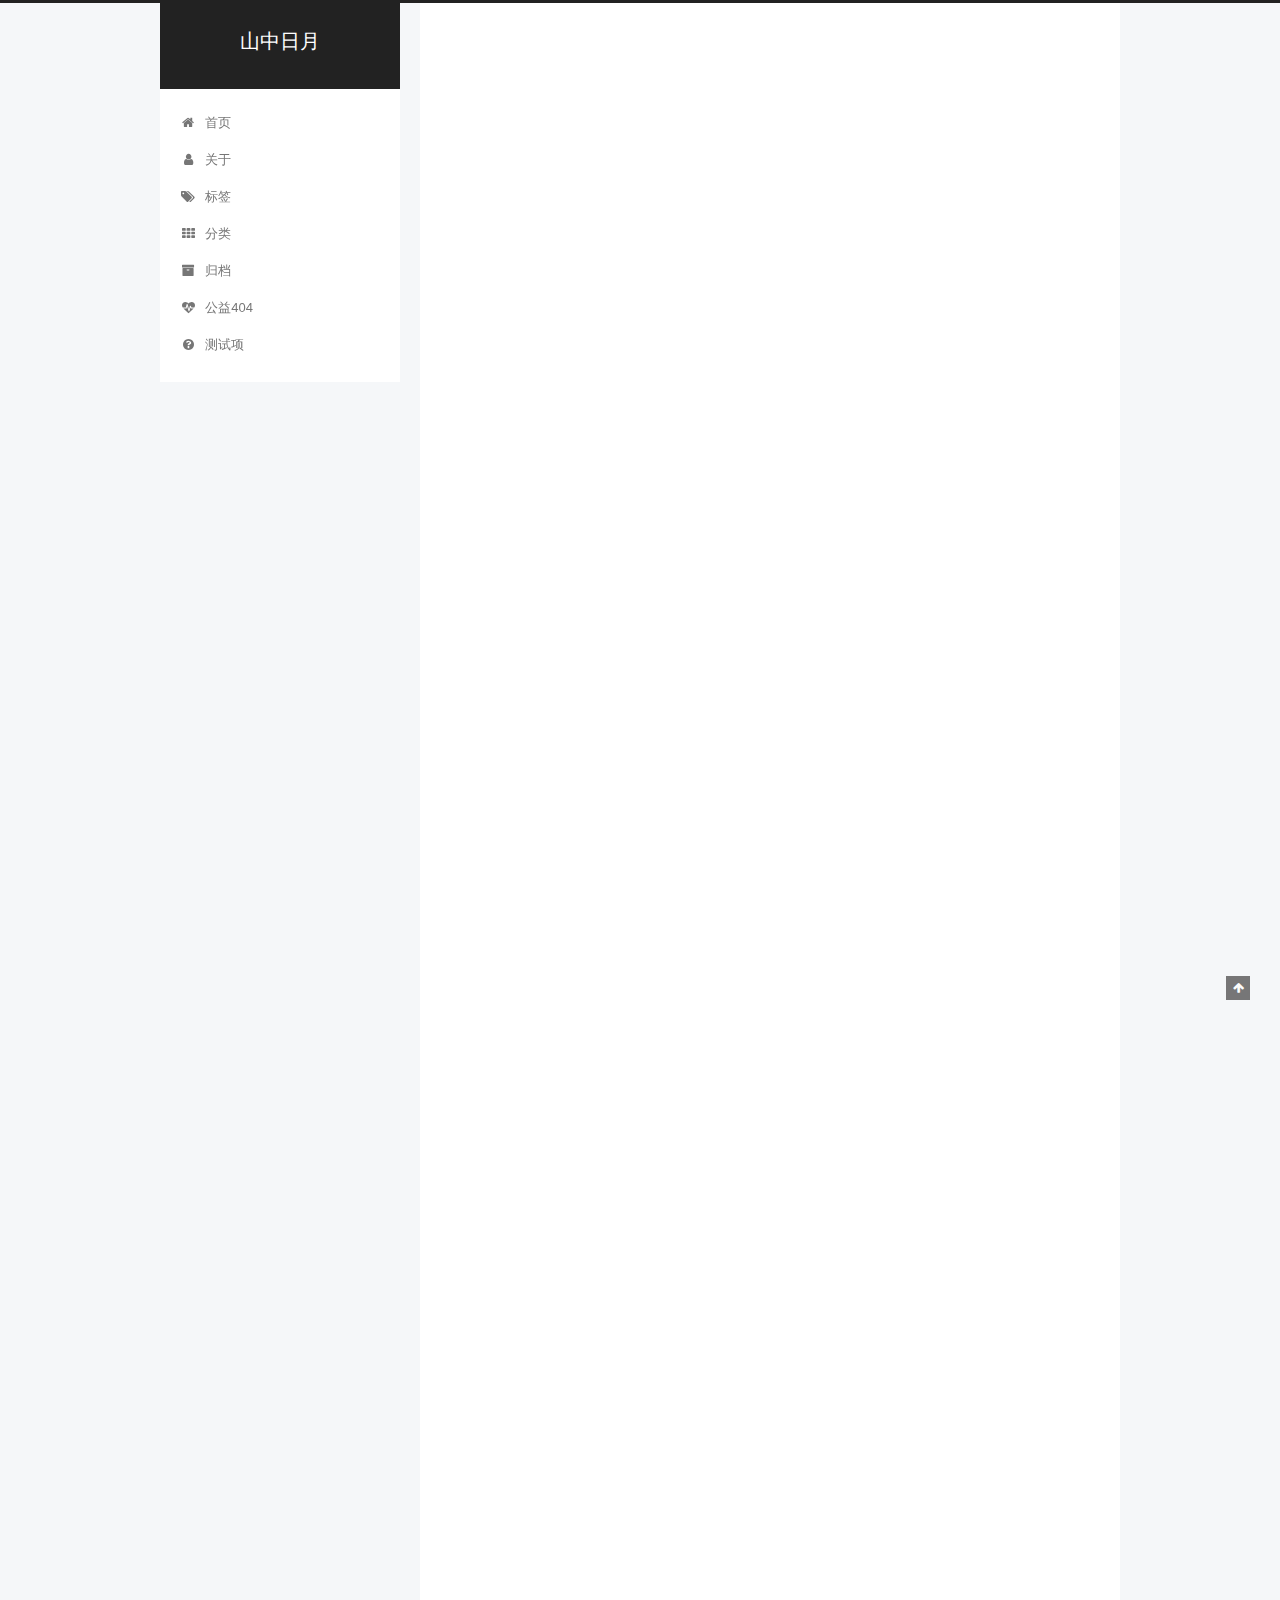
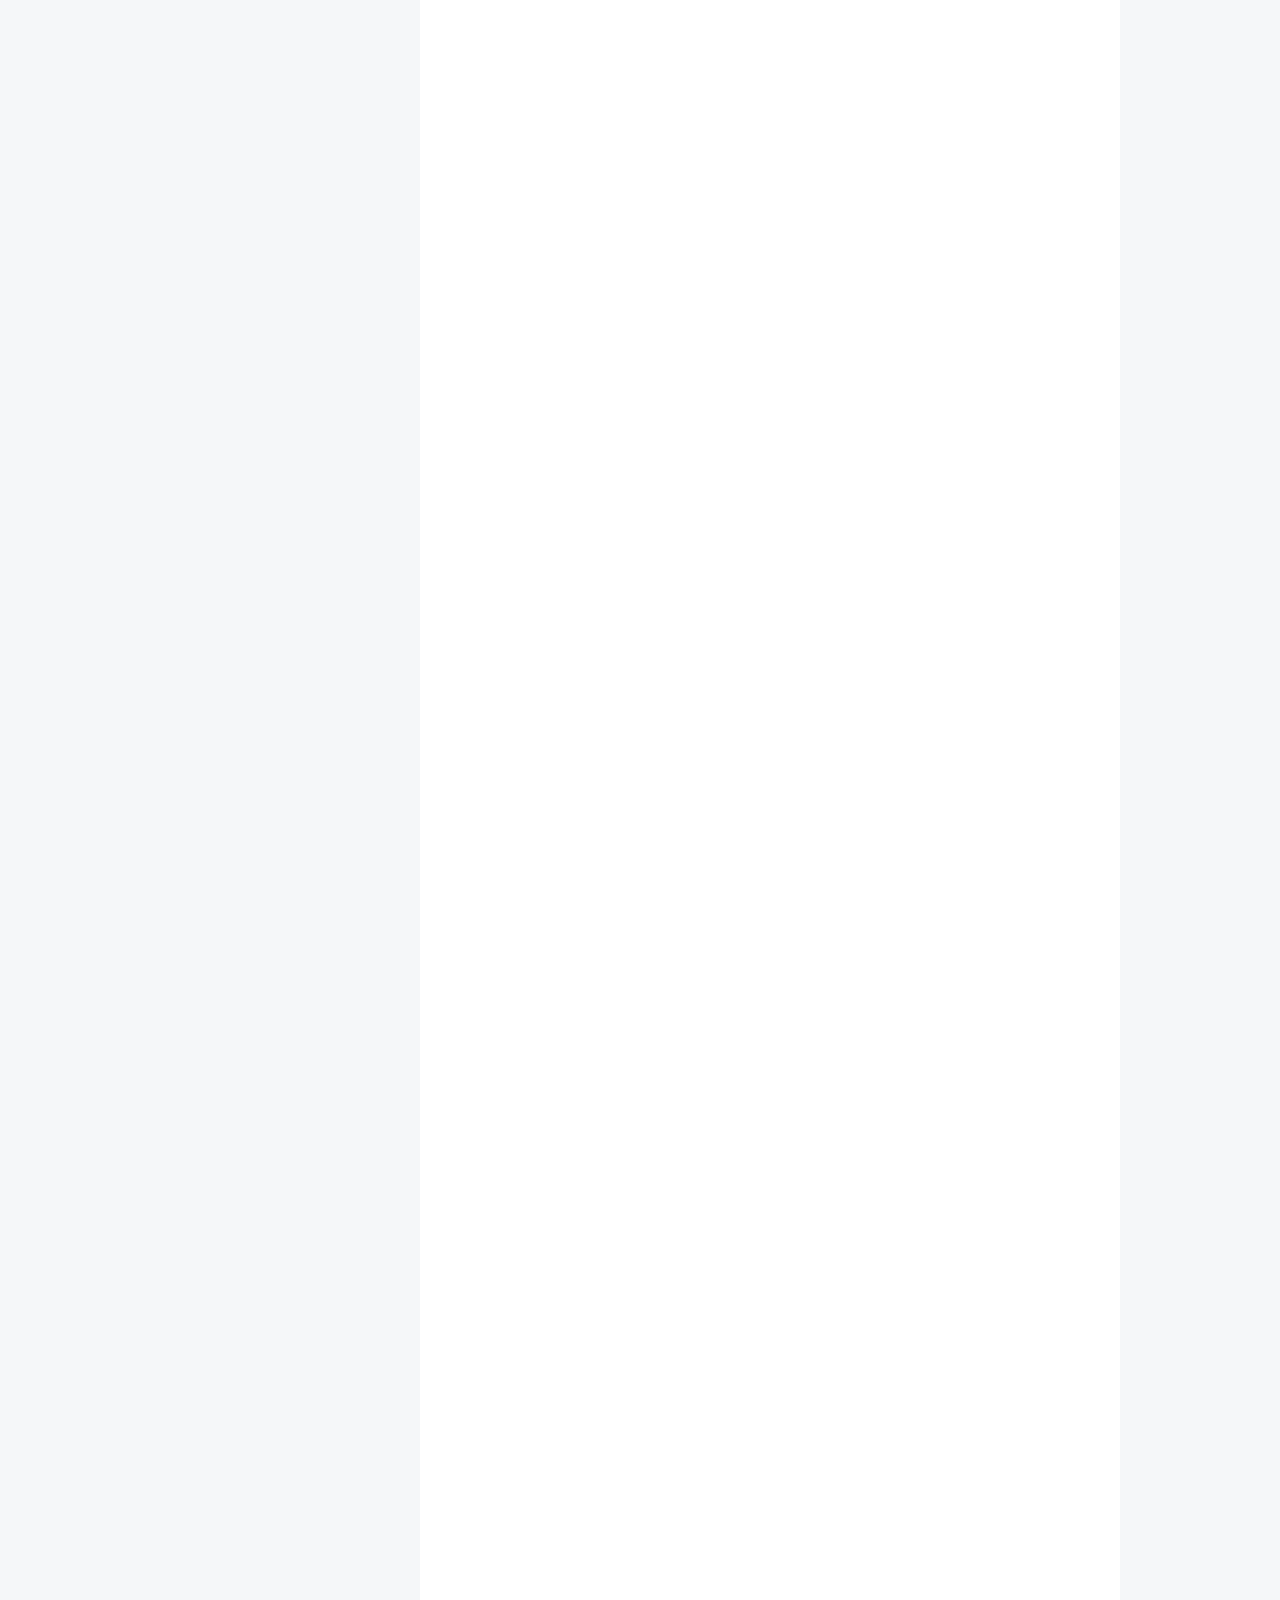
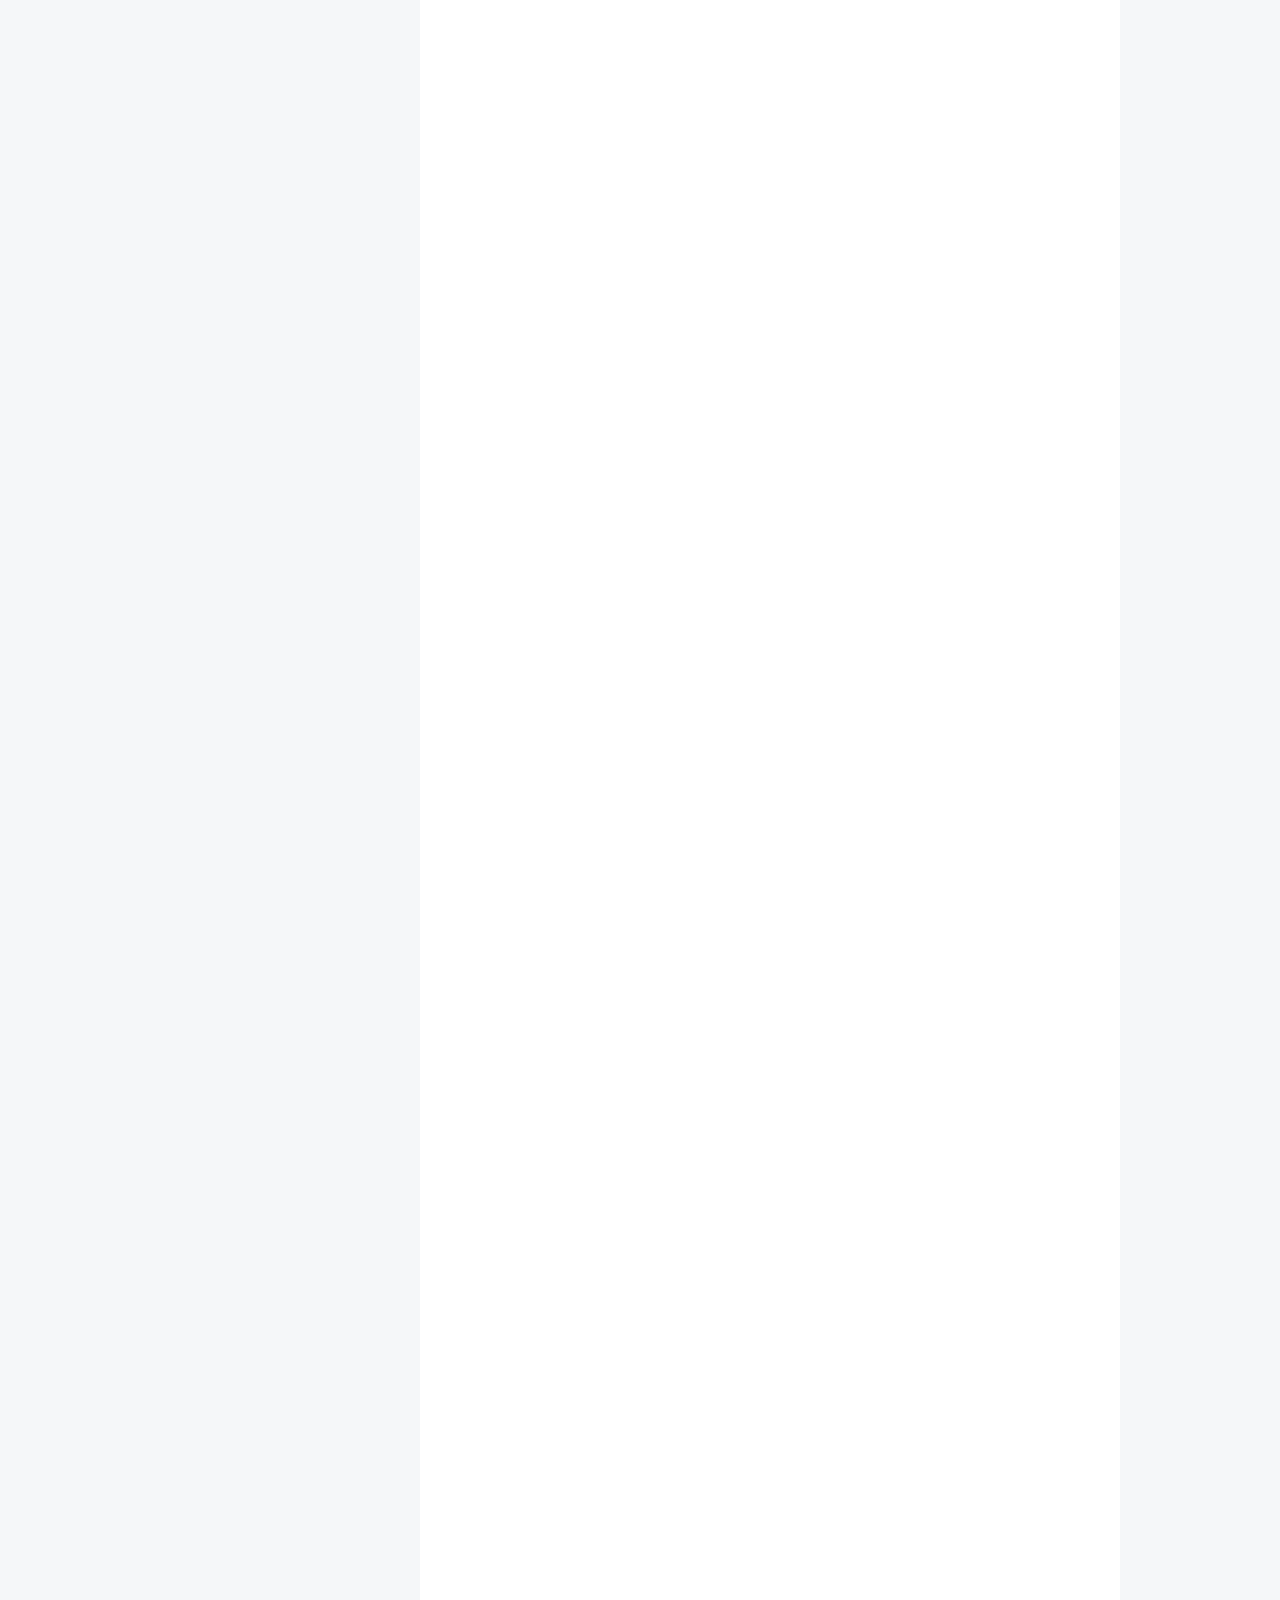
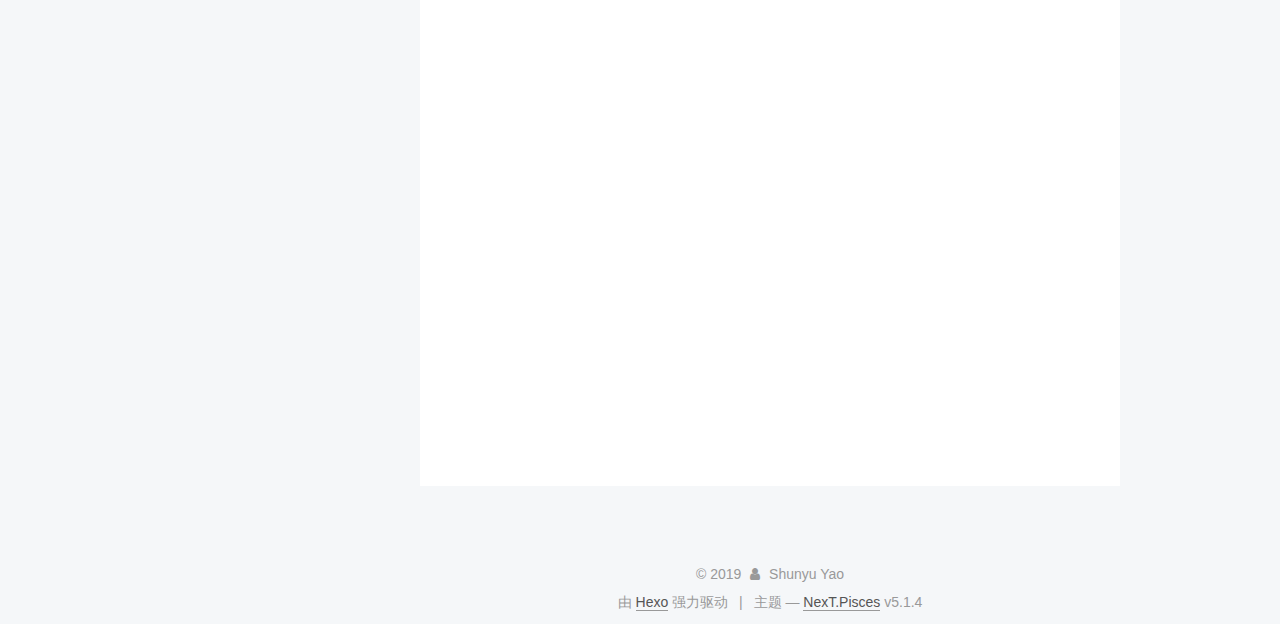
==== commit f69354d1: "Site updated: 2019-10-29 22:15:12" ====
--- a/index.html
+++ b/index.html
@@ -279,6 +279,382 @@
   
   
   <div class="post-block">
+    <link itemprop="mainEntityOfPage" href="http://yoursite.com/2019/10/29/Mutex-lock-Conditional-Variable/">
+
+    <span hidden itemprop="author" itemscope itemtype="http://schema.org/Person">
+      <meta itemprop="name" content="Shunyu Yao">
+      <meta itemprop="description" content>
+      <meta itemprop="image" content="/images/avatar.gif">
+    </span>
+
+    <span hidden itemprop="publisher" itemscope itemtype="http://schema.org/Organization">
+      <meta itemprop="name" content="山中日月">
+    </span>
+
+    
+      <header class="post-header">
+
+        
+        
+          <h1 class="post-title" itemprop="name headline">
+                
+                <a class="post-title-link" href="/2019/10/29/Mutex-lock-Conditional-Variable/" itemprop="url">Mutex lock & Conditional Variable</a></h1>
+        
+
+        <div class="post-meta">
+          <span class="post-time">
+            
+              <span class="post-meta-item-icon">
+                <i class="fa fa-calendar-o"></i>
+              </span>
+              
+                <span class="post-meta-item-text">发表于</span>
+              
+              <time title="创建于" itemprop="dateCreated datePublished" datetime="2019-10-29T22:12:27+08:00">
+                2019-10-29
+              </time>
+            
+
+            
+
+            
+          </span>
+
+          
+
+          
+            
+          
+
+          
+          
+
+          
+
+          
+
+          
+
+        </div>
+      </header>
+    
+
+    
+    
+    
+    <div class="post-body" itemprop="articleBody">
+
+      
+      
+
+      
+        
+          
+            <h1 id="Mutex-lock-amp-Conditional-Variable"><a href="#Mutex-lock-amp-Conditional-Variable" class="headerlink" title="Mutex lock &amp; Conditional Variable"></a>Mutex lock &amp; Conditional Variable</h1><p>我想从<strong>Conditional Variable</strong>开始本文。</p>
+<h2 id="Why-Conditional-Variable"><a href="#Why-Conditional-Variable" class="headerlink" title="Why Conditional Variable"></a>Why Conditional Variable</h2><blockquote>
+<p>首先<strong>Conditional Variable</strong>的引入是为了解决临界资源的互斥访问问题，更具体来说是多个thread对于某块共享资源的互斥访问问题。我们知道在操作系统中有一个生产者与消费者协作的场景，为了解决这个问题引入了一个<strong>Semaphores</strong>机制，而C++中对应的就是<strong>Conditional Variable</strong>。</p>
+</blockquote>
+<h2 id="How-Conditional-Variable-Works"><a href="#How-Conditional-Variable-Works" class="headerlink" title="How Conditional Variable Works"></a>How Conditional Variable Works</h2><ul>
+<li>对于有意修改临界的线程<blockquote>
+<ol>
+<li>获得 std::mutex （典型地通过 std::lock_guard ）</li>
+<li>在保有锁时进行修改</li>
+<li>在 std::condition_variable 上执行 notify_one 或 notify_all （通知时不需要持有锁）</li>
+</ol>
+</blockquote>
+</li>
+<li>对于任何有意在 std::condition_variable 上等待的线程<blockquote>
+<ol>
+<li>获得 std::unique_lock\<a href="std::mutex\" target="_blank" rel="noopener">std::mutex\</a> ，在与用于保护共享变量者相同的互斥上</li>
+<li>执行 wait 、 wait_for 或 wait_until ，等待操作自动释放互斥，并悬挂线程的执行。</li>
+<li>condition_variable 被通知时，时限消失或虚假唤醒发生，线程被唤醒，且自动重获得互斥。之后线程应检查条件，若唤醒是虚假的，则继续等待。</li>
+</ol>
+</blockquote>
+</li>
+</ul>
+<h2 id="Mutex-Lock"><a href="#Mutex-Lock" class="headerlink" title="Mutex Lock"></a>Mutex Lock</h2><hr>
+<ul>
+<li><h3 id="std-lock-guard"><a href="#std-lock-guard" class="headerlink" title="std::lock_guard"></a>std::lock_guard</h3><blockquote>
+<p><code>std::lock_guard</code>定义于头文件 \&lt;mutex></p>
+</blockquote>
+<blockquote>
+<p>类 <code>lock_guard</code> 是 mutex 封装器,其在作用域块期间占有 mutex 并提供便利 <strong>RAII</strong> 风格机制。</p>
+</blockquote>
+<blockquote>
+<p><code>lock_guard</code> 对象创建时，它试图获取给定 mutex 的所有权。离开创建 lock_guard 对象的作用域时，将析构 <code>lock_guard</code> 并释放 mutex。</p>
+</blockquote>
+<blockquote>
+<p><code>lock_guard</code> 类不可复制。 (<code>operator=[deleted]</code>)</p>
+</blockquote>
+<blockquote>
+<p>一个简单的例子如下:</p>
+</blockquote>
+<pre><code>#include &lt;thread&gt;
+#include &lt;mutex&gt;
+#include &lt;iostream&gt;
+
+int g_i = 0;
+std::mutex g_i_mutex;  // 保护 g_i 的互斥量
+
+void safe_increment()
+{
+    std::lock_guard&lt;std::mutex&gt; lock(g_i_mutex);
+    ++g_i;
+    std::cout &lt;&lt; std::this_thread::get_id() &lt;&lt; &quot;: &quot; &lt;&lt; g_i &lt;&lt; &apos;\n&apos;;
+}   // g_i_mutex 在锁离开作用域时自动释放
+
+int main()
+{ 
+    std::thread t1(safe_increment);
+    std::thread t2(safe_increment);
+
+    t1.join();
+    t2.join();
+
+}
+</code></pre></li>
+<li><h3 id="std-unique-lock"><a href="#std-unique-lock" class="headerlink" title="std::unique_lock"></a>std::unique_lock</h3><blockquote>
+</blockquote>
+</li>
+</ul>
+<p><code>std::conditional_variable</code>定义于头文件<code>&lt;condition_variable&gt;</code></p>
+<p>I’d like to begin this blog with <strong>Conditional Variable</strong>.</p>
+
+          
+        
+      
+    </div>
+    
+    
+    
+
+    
+
+    
+
+    
+
+    <footer class="post-footer">
+      
+
+      
+
+      
+
+      
+      
+        <div class="post-eof"></div>
+      
+    </footer>
+  </div>
+  
+  
+  
+  </article>
+
+
+    
+      
+
+  
+
+  
+  
+  
+
+  <article class="post post-type-normal" itemscope itemtype="http://schema.org/Article">
+  
+  
+  
+  <div class="post-block">
+    <link itemprop="mainEntityOfPage" href="http://yoursite.com/2019/10/29/Mutex lock & Conditional Variable/">
+
+    <span hidden itemprop="author" itemscope itemtype="http://schema.org/Person">
+      <meta itemprop="name" content="Shunyu Yao">
+      <meta itemprop="description" content>
+      <meta itemprop="image" content="/images/avatar.gif">
+    </span>
+
+    <span hidden itemprop="publisher" itemscope itemtype="http://schema.org/Organization">
+      <meta itemprop="name" content="山中日月">
+    </span>
+
+    
+      <header class="post-header">
+
+        
+        
+          <h1 class="post-title" itemprop="name headline">
+                
+                <a class="post-title-link" href="/2019/10/29/Mutex lock & Conditional Variable/" itemprop="url">Mutex lock & Conditional Variable</a></h1>
+        
+
+        <div class="post-meta">
+          <span class="post-time">
+            
+              <span class="post-meta-item-icon">
+                <i class="fa fa-calendar-o"></i>
+              </span>
+              
+                <span class="post-meta-item-text">发表于</span>
+              
+              <time title="创建于" itemprop="dateCreated datePublished" datetime="2019-10-29T21:03:48+08:00">
+                2019-10-29
+              </time>
+            
+
+            
+
+            
+          </span>
+
+          
+
+          
+            
+          
+
+          
+          
+
+          
+
+          
+
+          
+
+        </div>
+      </header>
+    
+
+    
+    
+    
+    <div class="post-body" itemprop="articleBody">
+
+      
+      
+
+      
+        
+          
+            <h1 id="Mutex-lock-amp-Conditional-Variable"><a href="#Mutex-lock-amp-Conditional-Variable" class="headerlink" title="Mutex lock &amp; Conditional Variable"></a>Mutex lock &amp; Conditional Variable</h1><p>我想从<strong>Conditional Variable</strong>开始本文。</p>
+<h2 id="Why-Conditional-Variable"><a href="#Why-Conditional-Variable" class="headerlink" title="Why Conditional Variable"></a>Why Conditional Variable</h2><blockquote>
+<p>首先<strong>Conditional Variable</strong>的引入是为了解决临界资源的互斥访问问题，更具体来说是多个thread对于某块共享资源的互斥访问问题。我们知道在操作系统中有一个生产者与消费者协作的场景，为了解决这个问题引入了一个<strong>Semaphores</strong>机制，而C++中对应的就是<strong>Conditional Variable</strong>。</p>
+</blockquote>
+<h2 id="How-Conditional-Variable-Works"><a href="#How-Conditional-Variable-Works" class="headerlink" title="How Conditional Variable Works"></a>How Conditional Variable Works</h2><ul>
+<li>对于有意修改临界的线程<blockquote>
+<ol>
+<li>获得 std::mutex （典型地通过 std::lock_guard ）</li>
+<li>在保有锁时进行修改</li>
+<li>在 std::condition_variable 上执行 notify_one 或 notify_all （通知时不需要持有锁）</li>
+</ol>
+</blockquote>
+</li>
+<li>对于任何有意在 std::condition_variable 上等待的线程<blockquote>
+<ol>
+<li>获得 std::unique_lock\<a href="std::mutex\" target="_blank" rel="noopener">std::mutex\</a> ，在与用于保护共享变量者相同的互斥上</li>
+<li>执行 wait 、 wait_for 或 wait_until ，等待操作自动释放互斥，并悬挂线程的执行。</li>
+<li>condition_variable 被通知时，时限消失或虚假唤醒发生，线程被唤醒，且自动重获得互斥。之后线程应检查条件，若唤醒是虚假的，则继续等待。</li>
+</ol>
+</blockquote>
+</li>
+</ul>
+<h2 id="Mutex-Lock"><a href="#Mutex-Lock" class="headerlink" title="Mutex Lock"></a>Mutex Lock</h2><hr>
+<ul>
+<li><h3 id="std-lock-guard"><a href="#std-lock-guard" class="headerlink" title="std::lock_guard"></a>std::lock_guard</h3><blockquote>
+<p><code>std::lock_guard</code>定义于头文件 \&lt;mutex></p>
+</blockquote>
+<blockquote>
+<p>类 <code>lock_guard</code> 是 mutex 封装器,其在作用域块期间占有 mutex 并提供便利 <strong>RAII</strong> 风格机制。</p>
+</blockquote>
+<blockquote>
+<p><code>lock_guard</code> 对象创建时，它试图获取给定 mutex 的所有权。离开创建 lock_guard 对象的作用域时，将析构 <code>lock_guard</code> 并释放 mutex。</p>
+</blockquote>
+<blockquote>
+<p><code>lock_guard</code> 类不可复制。 (<code>operator=[deleted]</code>)</p>
+</blockquote>
+<blockquote>
+<p>一个简单的例子如下:</p>
+</blockquote>
+<pre><code>#include &lt;thread&gt;
+#include &lt;mutex&gt;
+#include &lt;iostream&gt;
+
+int g_i = 0;
+std::mutex g_i_mutex;  // 保护 g_i 的互斥量
+
+void safe_increment()
+{
+    std::lock_guard&lt;std::mutex&gt; lock(g_i_mutex);
+    ++g_i;
+    std::cout &lt;&lt; std::this_thread::get_id() &lt;&lt; &quot;: &quot; &lt;&lt; g_i &lt;&lt; &apos;\n&apos;;
+}   // g_i_mutex 在锁离开作用域时自动释放
+
+int main()
+{ 
+    std::thread t1(safe_increment);
+    std::thread t2(safe_increment);
+
+    t1.join();
+    t2.join();
+
+}
+</code></pre></li>
+<li><h3 id="std-unique-lock"><a href="#std-unique-lock" class="headerlink" title="std::unique_lock"></a>std::unique_lock</h3><blockquote>
+</blockquote>
+</li>
+</ul>
+<p><code>std::conditional_variable</code>定义于头文件<code>&lt;condition_variable&gt;</code></p>
+<p>I’d like to begin this blog with <strong>Conditional Variable</strong>.</p>
+
+          
+        
+      
+    </div>
+    
+    
+    
+
+    
+
+    
+
+    
+
+    <footer class="post-footer">
+      
+
+      
+
+      
+
+      
+      
+        <div class="post-eof"></div>
+      
+    </footer>
+  </div>
+  
+  
+  
+  </article>
+
+
+    
+      
+
+  
+
+  
+  
+  
+
+  <article class="post post-type-normal" itemscope itemtype="http://schema.org/Article">
+  
+  
+  
+  <div class="post-block">
     <link itemprop="mainEntityOfPage" href="http://yoursite.com/2019/04/26/山中日月/">
 
     <span hidden itemprop="author" itemscope itemtype="http://schema.org/Person">
@@ -559,7 +935,7 @@
               
                 <a href="/archives/">
               
-                  <span class="site-state-item-count">2</span>
+                  <span class="site-state-item-count">4</span>
                   <span class="site-state-item-name">日志</span>
                 </a>
               </div>
@@ -567,6 +943,15 @@
 
             
 
+            
+              
+              
+              <div class="site-state-item site-state-tags">
+                
+                  <span class="site-state-item-count">1</span>
+                  <span class="site-state-item-name">标签</span>
+                
+              </div>
             
 
           </nav>
--- a/css/main.css
+++ b/css/main.css
@@ -1823,7 +1823,7 @@
   width: 4px;
   height: 4px;
   border-radius: 50%;
-  background: #11bbe0;
+  background: #7affe0;
 }
 .links-of-blogroll {
   font-size: 13px;
